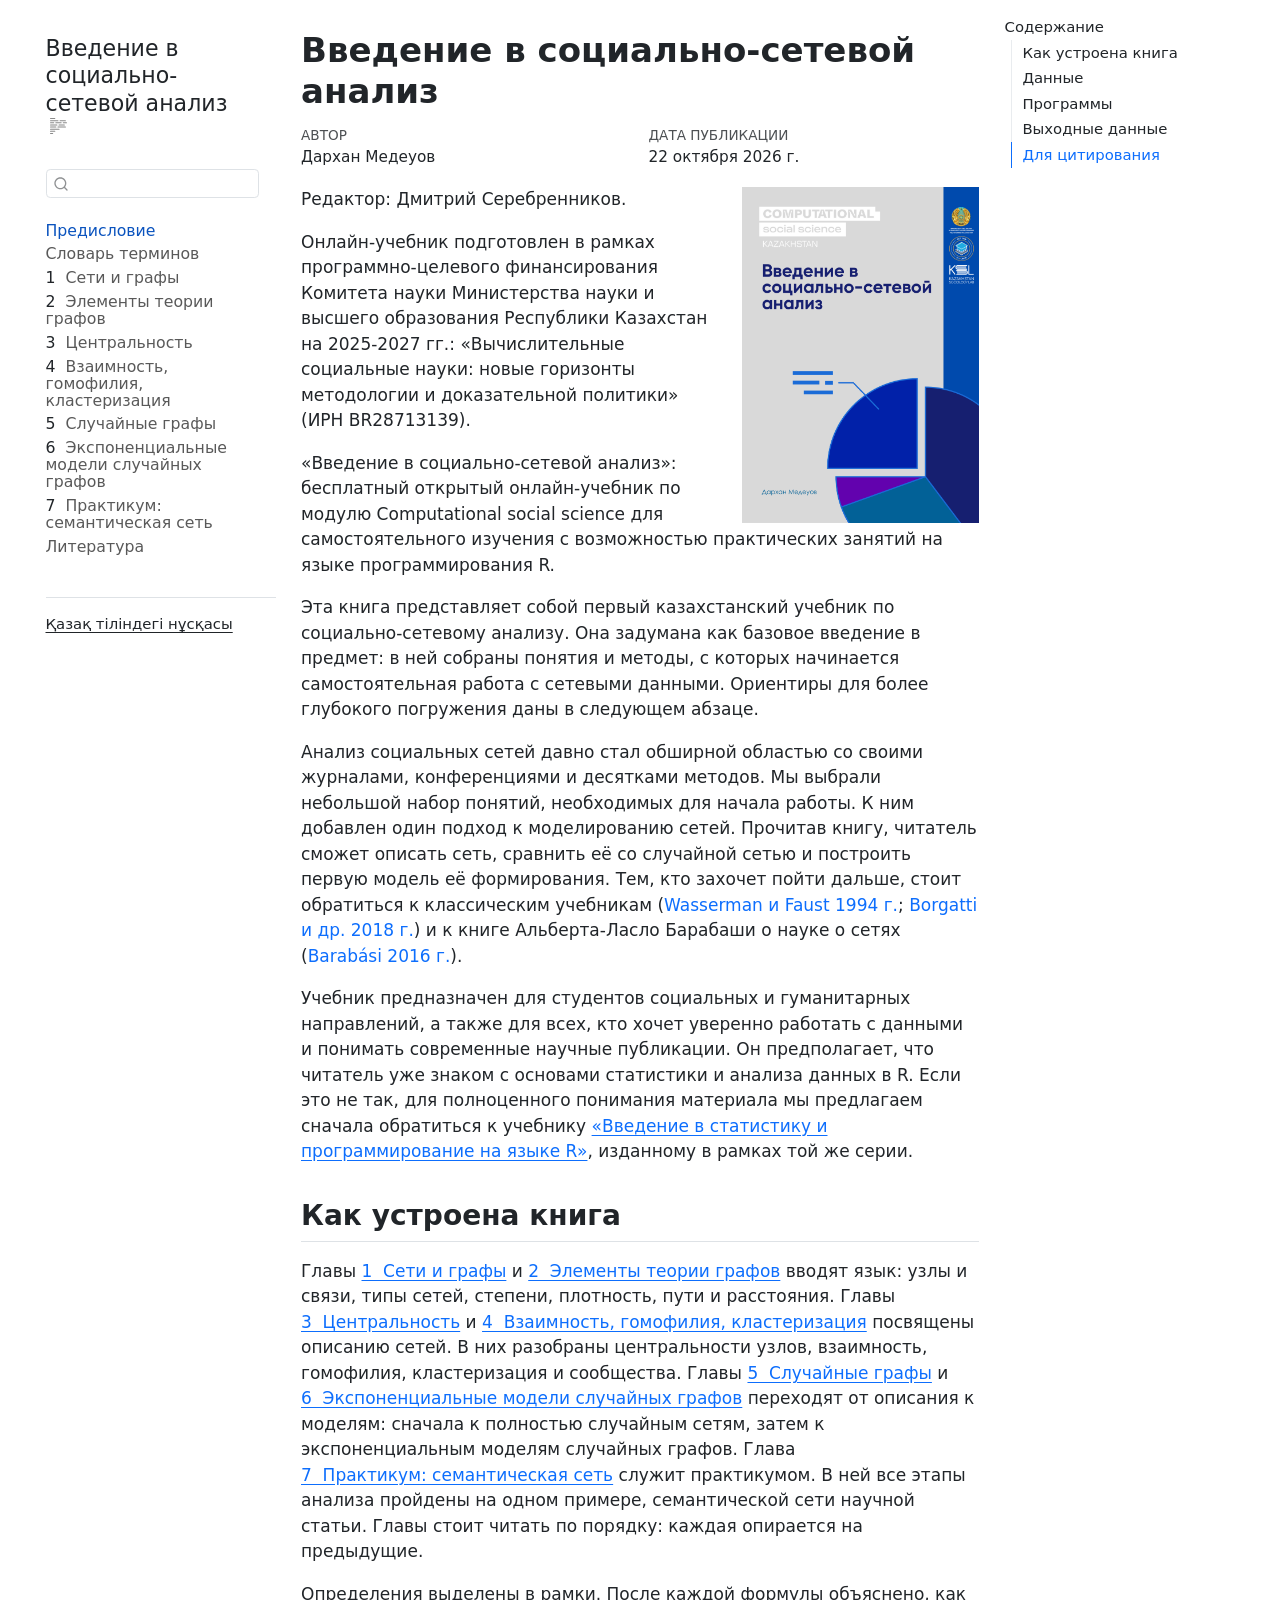
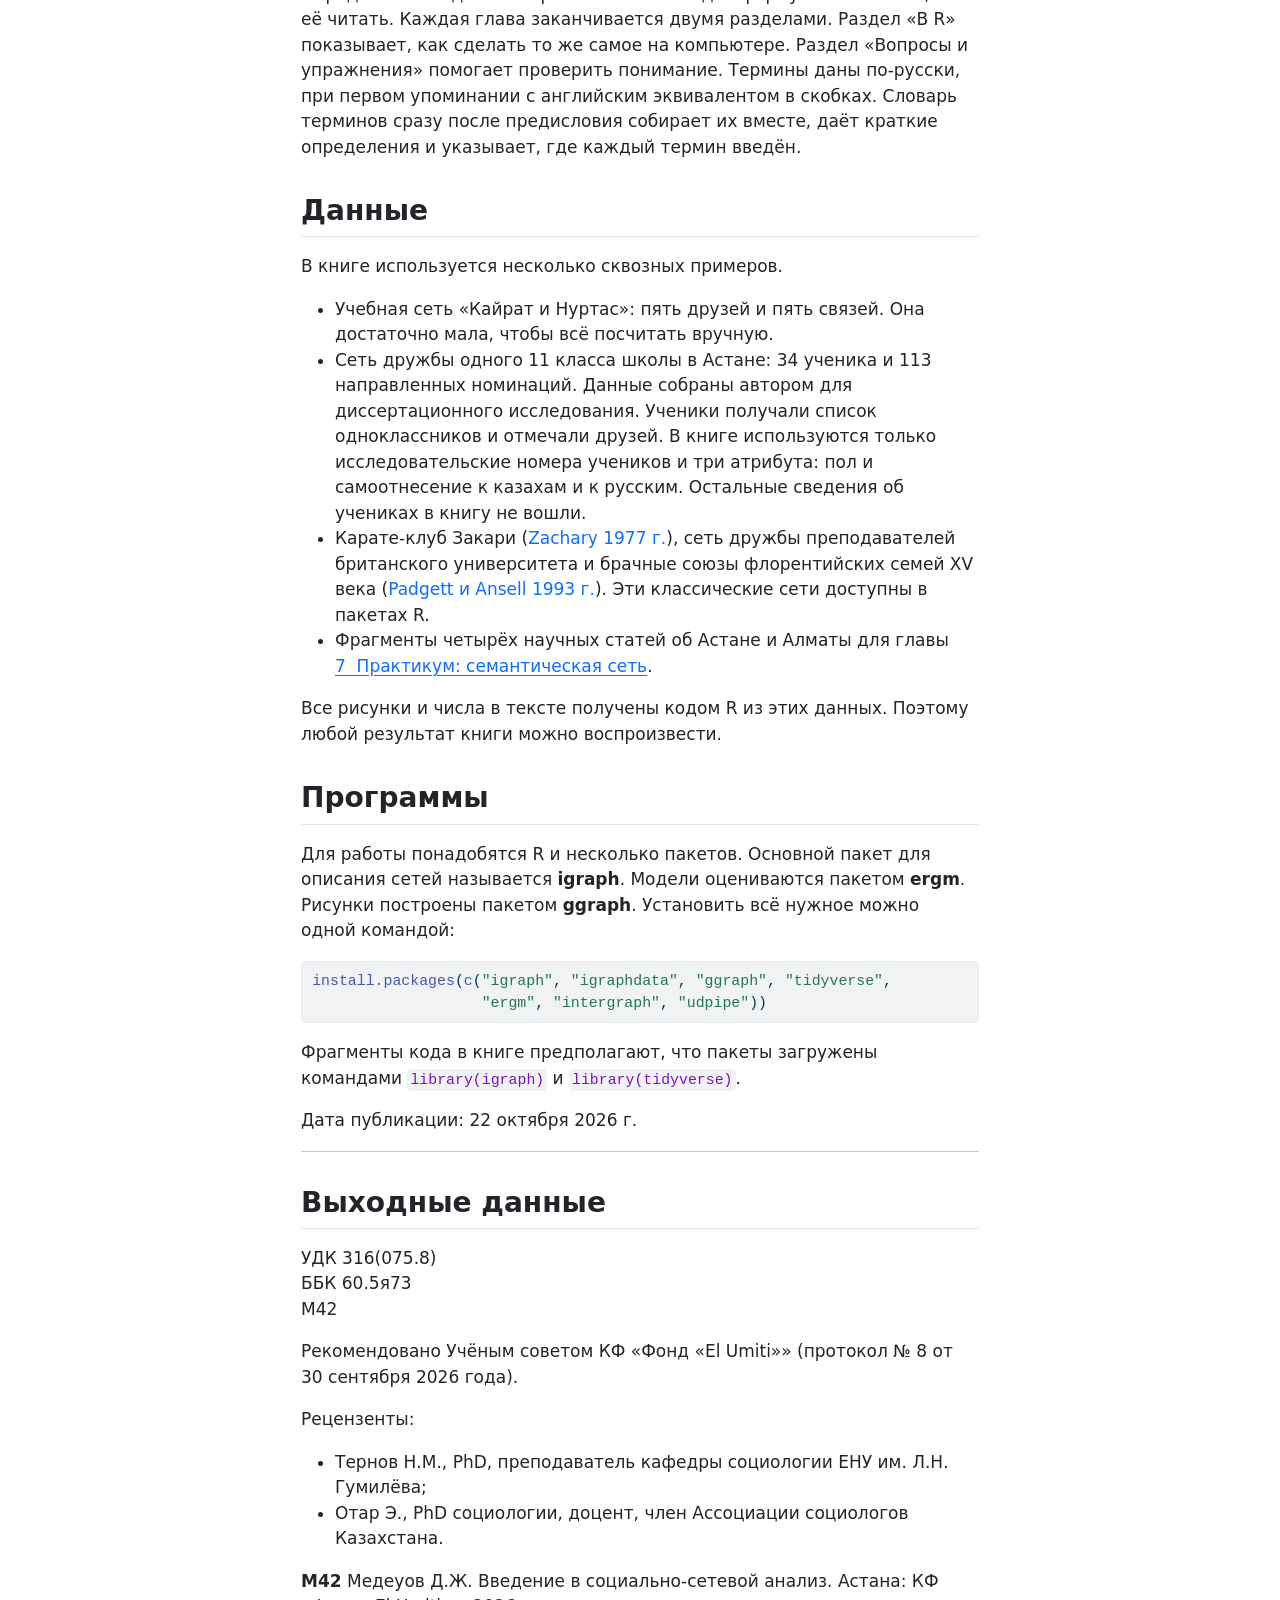
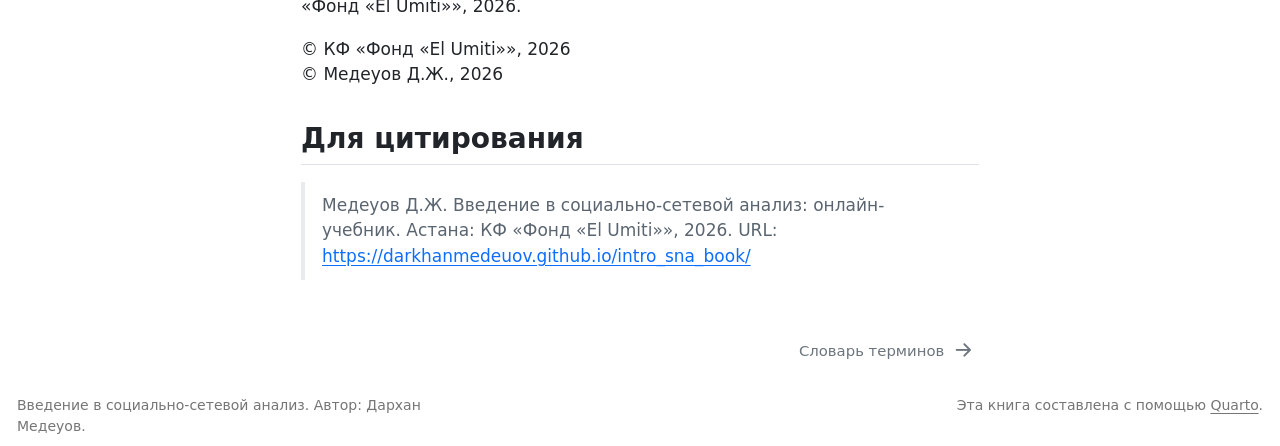
==== index.html @ 484ed039 "Обновление книги: 2026-10-22 13:31" ====
<!DOCTYPE html>
<html xmlns="http://www.w3.org/1999/xhtml" lang="ru" xml:lang="ru"><head>

<meta charset="utf-8">
<meta name="generator" content="quarto-1.10.18">

<meta name="viewport" content="width=device-width, initial-scale=1.0, user-scalable=yes">

<meta name="author" content="Дархан Медеуов">

<title>Введение в социально-сетевой анализ</title>
<style>
/* Default styles provided by pandoc.
** See https://pandoc.org/MANUAL.html#variables-for-html for config info.
*/
span.smallcaps{font-variant: small-caps;}
div.columns{display: flex; gap: 1.5em;}
div.column{flex: auto;}
@media screen {
div.columns{gap: min(4vw, 1.5em);}
div.column{overflow-x: auto;}
}
div.hanging-indent{margin-left: 1.5em; text-indent: -1.5em;}
ul.task-list{list-style: none;}
ul.task-list li input[type="checkbox"] {
  width: 0.8em;
  margin: 0 0.8em 0.2em -1em; /* quarto-specific, see https://github.com/quarto-dev/quarto-cli/issues/4556 */ 
  vertical-align: middle;
}
/* CSS for syntax highlighting */
html { -webkit-text-size-adjust: 100%; }
pre > code.sourceCode { white-space: pre; position: relative; }
pre > code.sourceCode > span { display: inline-block; line-height: 1.25; }
pre > code.sourceCode > span:empty { height: 1.2em; }
.sourceCode { overflow: visible; }
code.sourceCode > span { color: inherit; text-decoration: inherit; }
div.sourceCode { margin: 1em 0; }
pre.sourceCode { margin: 0; }
@media screen {
div.sourceCode { overflow: auto; }
}
@media print {
pre > code.sourceCode { white-space: pre-wrap; }
pre > code.sourceCode > span { text-indent: -5em; padding-left: 5em; }
}
pre.numberSource code
  { counter-reset: source-line 0; }
pre.numberSource code > span
  { position: relative; left: -4em; counter-increment: source-line; }
pre.numberSource code > span > a:first-child::before
  { content: counter(source-line);
    position: relative; left: -1em; text-align: right; vertical-align: baseline;
    border: none; display: inline-block;
    -webkit-touch-callout: none; -webkit-user-select: none;
    -khtml-user-select: none; -moz-user-select: none;
    -ms-user-select: none; user-select: none;
    padding: 0 4px; width: 4em;
  }
pre.numberSource { margin-left: 3em;  padding-left: 4px; }
div.sourceCode
  {   }
@media screen {
pre > code.sourceCode > span > a:first-child::before { text-decoration: underline; }
}
/* CSS for citations */
div.csl-bib-body { }
div.csl-entry {
  clear: both;
}
.hanging-indent div.csl-entry {
  margin-left:2em;
  text-indent:-2em;
}
div.csl-left-margin {
  min-width:2em;
  float:left;
}
div.csl-right-inline {
  margin-left:2em;
  padding-left:1em;
}
div.csl-indent {
  margin-left: 2em;
}</style>


<script src="site_libs/quarto-nav/quarto-nav.js"></script>
<script src="site_libs/quarto-nav/headroom.min.js"></script>
<script src="site_libs/clipboard/clipboard.min.js"></script>
<script src="site_libs/quarto-search/autocomplete.umd.js"></script>
<script src="site_libs/quarto-search/fuse.min.js"></script>
<script src="site_libs/quarto-search/quarto-search.js"></script>
<meta name="quarto:offset" content="./">
<link href="./glossary.html" rel="next">
<script src="site_libs/quarto-html/quarto.js" type="module"></script>
<script src="site_libs/quarto-html/tabsets/tabsets.js" type="module"></script>
<script src="site_libs/quarto-html/popper.min.js"></script>
<script src="site_libs/quarto-html/tippy.umd.min.js"></script>
<script src="site_libs/quarto-html/anchor.min.js"></script>
<link href="site_libs/quarto-html/tippy.css" rel="stylesheet">
<link href="site_libs/quarto-html/quarto-syntax-highlighting-64a204ab8560d761af7679ceaba22944.css" rel="stylesheet" id="quarto-text-highlighting-styles">
<script src="site_libs/bootstrap/bootstrap.min.js"></script>
<link href="site_libs/bootstrap/bootstrap-icons.css" rel="stylesheet">
<link href="site_libs/bootstrap/bootstrap-f2f553a25c8c443dad0d61a5c444ed52.min.css" rel="stylesheet" append-hash="true" id="quarto-bootstrap" data-mode="light">
<script id="quarto-search-options" type="application/json">{
  "location": "sidebar",
  "copy-button": false,
  "collapse-after": 3,
  "panel-placement": "start",
  "type": "textbox",
  "limit": 50,
  "keyboard-shortcut": [
    "f",
    "/",
    "s"
  ],
  "show-item-context": false,
  "language": {
    "search-no-results-text": "Поиск не дал результатов",
    "search-matching-documents-text": "Результаты поиска",
    "search-copy-link-title": "Скопировать ссылку",
    "search-hide-matches-text": "Скрыть дополнительные результаты",
    "search-more-match-text": "дополнительный результат в этом документе",
    "search-more-matches-text": "дополнительных результата(-ов) в этом документе",
    "search-clear-button-title": "Очистить",
    "search-text-placeholder": "",
    "search-detached-cancel-button-title": "Отменить",
    "search-submit-button-title": "Найти",
    "search-label": "Поиск"
  }
}</script>


<link rel="stylesheet" href="styles.css">
</head>

<body class="nav-sidebar floating quarto-light">

<div id="quarto-search-results"></div>
  <header id="quarto-header" class="headroom fixed-top">
  <nav class="quarto-secondary-nav">
    <div class="container-fluid d-flex">
      <button type="button" class="quarto-btn-toggle btn" data-bs-toggle="collapse" role="button" data-bs-target=".quarto-sidebar-collapse-item" aria-controls="quarto-sidebar" aria-expanded="false" aria-label="Переключить боковую панель навигации" onclick="if (window.quartoToggleHeadroom) { window.quartoToggleHeadroom(); }">
        <i class="bi bi-layout-text-sidebar-reverse"></i>
      </button>
        <nav class="quarto-page-breadcrumbs" aria-label="breadcrumb"><ol class="breadcrumb"><li class="breadcrumb-item"><a href="./index.html">Предисловие</a></li></ol></nav>
        <a class="flex-grow-1" role="navigation" data-bs-toggle="collapse" data-bs-target=".quarto-sidebar-collapse-item" aria-controls="quarto-sidebar" aria-expanded="false" aria-label="Переключить боковую панель навигации" onclick="if (window.quartoToggleHeadroom) { window.quartoToggleHeadroom(); }">      
        </a>
      <button type="button" class="btn quarto-search-button" aria-label="Поиск" onclick="window.quartoOpenSearch();">
        <i class="bi bi-search"></i>
      </button>
    </div>
  </nav>
</header>
<!-- content -->
<div id="quarto-content" class="quarto-container page-columns page-rows-contents page-layout-article">
<!-- sidebar -->
  <nav id="quarto-sidebar" class="sidebar collapse collapse-horizontal quarto-sidebar-collapse-item sidebar-navigation floating overflow-auto">
    <div class="pt-lg-2 mt-2 text-left sidebar-header">
    <div class="sidebar-title mb-0 py-0">
      <a href="./">Введение в социально-сетевой анализ</a> 
        <div class="sidebar-tools-main">
  <a href="" class="quarto-reader-toggle quarto-navigation-tool px-1" onclick="window.quartoToggleReader(); return false;" title="Переключить режим чтения">
  <div class="quarto-reader-toggle-btn">
  <i class="bi"></i>
  </div>
</a>
</div>
    </div>
      </div>
        <div class="mt-2 flex-shrink-0 align-items-center">
        <div class="sidebar-search">
        <div id="quarto-search" class="" title="Поиск"></div>
        </div>
        </div>
    <div class="sidebar-menu-container"> 
    <ul class="list-unstyled mt-1">
        <li class="sidebar-item">
  <div class="sidebar-item-container"> 
  <a href="./index.html" class="sidebar-item-text sidebar-link active">
 <span class="menu-text">Предисловие</span></a>
  </div>
</li>
        <li class="sidebar-item">
  <div class="sidebar-item-container"> 
  <a href="./glossary.html" class="sidebar-item-text sidebar-link">
 <span class="menu-text">Словарь терминов</span></a>
  </div>
</li>
        <li class="sidebar-item">
  <div class="sidebar-item-container"> 
  <a href="./01-networks.html" class="sidebar-item-text sidebar-link">
 <span class="menu-text"><span class="chapter-number">1</span>&nbsp; <span class="chapter-title">Сети и графы</span></span></a>
  </div>
</li>
        <li class="sidebar-item">
  <div class="sidebar-item-container"> 
  <a href="./02-graph-theory.html" class="sidebar-item-text sidebar-link">
 <span class="menu-text"><span class="chapter-number">2</span>&nbsp; <span class="chapter-title">Элементы теории графов</span></span></a>
  </div>
</li>
        <li class="sidebar-item">
  <div class="sidebar-item-container"> 
  <a href="./03-centrality.html" class="sidebar-item-text sidebar-link">
 <span class="menu-text"><span class="chapter-number">3</span>&nbsp; <span class="chapter-title">Центральность</span></span></a>
  </div>
</li>
        <li class="sidebar-item">
  <div class="sidebar-item-container"> 
  <a href="./04-ties-and-groups.html" class="sidebar-item-text sidebar-link">
 <span class="menu-text"><span class="chapter-number">4</span>&nbsp; <span class="chapter-title">Взаимность, гомофилия, кластеризация</span></span></a>
  </div>
</li>
        <li class="sidebar-item">
  <div class="sidebar-item-container"> 
  <a href="./05-random-graphs.html" class="sidebar-item-text sidebar-link">
 <span class="menu-text"><span class="chapter-number">5</span>&nbsp; <span class="chapter-title">Случайные графы</span></span></a>
  </div>
</li>
        <li class="sidebar-item">
  <div class="sidebar-item-container"> 
  <a href="./06-ergm.html" class="sidebar-item-text sidebar-link">
 <span class="menu-text"><span class="chapter-number">6</span>&nbsp; <span class="chapter-title">Экспоненциальные модели случайных графов</span></span></a>
  </div>
</li>
        <li class="sidebar-item">
  <div class="sidebar-item-container"> 
  <a href="./07-semantic-networks.html" class="sidebar-item-text sidebar-link">
 <span class="menu-text"><span class="chapter-number">7</span>&nbsp; <span class="chapter-title">Практикум: семантическая сеть</span></span></a>
  </div>
</li>
        <li class="sidebar-item">
  <div class="sidebar-item-container"> 
  <a href="./references.html" class="sidebar-item-text sidebar-link">
 <span class="menu-text">Литература</span></a>
  </div>
</li>
    </ul>
    </div>
<div class="quarto-sidebar-footer"><div class="sidebar-footer-item">
<p><a href="https://darkhanmedeuov.github.io/intro_sna_book/kk/" class="sidebar-lang-link">Қазақ тіліндегі нұсқасы</a></p>
</div></div></nav>
<div id="quarto-sidebar-glass" class="quarto-sidebar-collapse-item" data-bs-toggle="collapse" data-bs-target=".quarto-sidebar-collapse-item"></div>
<!-- margin-sidebar -->
    <div id="quarto-margin-sidebar" class="sidebar margin-sidebar">
        <nav id="TOC" role="doc-toc" class="toc-active">
    <h2 id="toc-title">Содержание</h2>
   
  <ul class="collapse">
  <li><a href="#как-устроена-книга" id="toc-как-устроена-книга" class="nav-link active" data-scroll-target="#как-устроена-книга">Как устроена книга</a></li>
  <li><a href="#данные" id="toc-данные" class="nav-link" data-scroll-target="#данные">Данные</a></li>
  <li><a href="#программы" id="toc-программы" class="nav-link" data-scroll-target="#программы">Программы</a></li>
  <li><a href="#выходные-данные" id="toc-выходные-данные" class="nav-link" data-scroll-target="#выходные-данные">Выходные данные</a></li>
  <li><a href="#для-цитирования" id="toc-для-цитирования" class="nav-link" data-scroll-target="#для-цитирования">Для цитирования</a></li>
  </ul>
</nav>
    </div>
<!-- main -->
<main class="content" id="quarto-document-content">

<header id="title-block-header" class="quarto-title-block default">
<div class="quarto-title">
<h1 class="title">Введение в социально-сетевой анализ</h1>
</div>



<div class="quarto-title-meta">

    <div>
    <div class="quarto-title-meta-heading">Автор</div>
    <div class="quarto-title-meta-contents">
             <p>Дархан Медеуов </p>
          </div>
  </div>
    
    <div>
    <div class="quarto-title-meta-heading">Дата публикации</div>
    <div class="quarto-title-meta-contents">
      <p class="date">22 октября 2026 г.</p>
    </div>
  </div>
  
    
  </div>
  


</header>


<p><img src="images/cover_ru.png" title="Введение в социально-сетевой анализ" class="quarto-cover-image nolightbox img-fluid" alt="Обложка учебника «Введение в социально-сетевой анализ»"></p>
<!-- Первая страница книги: без заголовка, как титульный лист учебника
     по статистике той же серии. Название, автор и дата выводятся из _quarto.yml,
     обложка из _quarto-ru.yml (cover-image). Выходные данные в конце страницы
     перенесены из титульного листа редакции (source/Учебник SNA титулка.docx). -->
<p>Редактор: Дмитрий Серебренников.</p>
<p>Онлайн-учебник подготовлен в рамках программно-целевого финансирования Комитета науки Министерства науки и высшего образования Республики Казахстан на 2025-2027 гг.: «Вычислительные социальные науки: новые горизонты методологии и доказательной политики» (ИРН BR28713139).</p>
<p>«Введение в социально-сетевой анализ»: бесплатный открытый онлайн-учебник по модулю Computational social science для самостоятельного изучения с возможностью практических занятий на языке программирования R.</p>
<p>Эта книга представляет собой первый казахстанский учебник по социально-сетевому анализу. Она задумана как базовое введение в предмет: в ней собраны понятия и методы, с которых начинается самостоятельная работа с сетевыми данными. Ориентиры для более глубокого погружения даны в следующем абзаце.</p>
<p>Анализ социальных сетей давно стал обширной областью со своими журналами, конференциями и десятками методов. Мы выбрали небольшой набор понятий, необходимых для начала работы. К ним добавлен один подход к моделированию сетей. Прочитав книгу, читатель сможет описать сеть, сравнить её со случайной сетью и построить первую модель её формирования. Тем, кто захочет пойти дальше, стоит обратиться к классическим учебникам <span class="citation" data-cites="wasserman1994 borgatti2018">(<a href="references.html#ref-wasserman1994" role="doc-biblioref">Wasserman и Faust 1994 г.</a>; <a href="references.html#ref-borgatti2018" role="doc-biblioref">Borgatti и др. 2018 г.</a>)</span> и к книге Альберта-Ласло Барабаши о науке о сетях <span class="citation" data-cites="barabasi2016">(<a href="references.html#ref-barabasi2016" role="doc-biblioref">Barabási 2016 г.</a>)</span>.</p>
<p>Учебник предназначен для студентов социальных и гуманитарных направлений, а также для всех, кто хочет уверенно работать с данными и понимать современные научные публикации. Он предполагает, что читатель уже знаком с основами статистики и анализа данных в R. Если это не так, для полноценного понимания материала мы предлагаем сначала обратиться к учебнику <a href="https://darkhanmedeuov.github.io/intro_statistics_book/">«Введение в статистику и программирование на языке R»</a>, изданному в рамках той же серии.</p>
<section id="как-устроена-книга" class="level2 unnumbered">
<h2 class="unnumbered anchored" data-anchor-id="как-устроена-книга">Как устроена книга</h2>
<p>Главы <a href="01-networks.html" class="quarto-xref"><span>1&nbsp; Сети и графы</span></a> и <a href="02-graph-theory.html" class="quarto-xref"><span>2&nbsp; Элементы теории графов</span></a> вводят язык: узлы и связи, типы сетей, степени, плотность, пути и расстояния. Главы <a href="03-centrality.html" class="quarto-xref"><span>3&nbsp; Центральность</span></a> и <a href="04-ties-and-groups.html" class="quarto-xref"><span>4&nbsp; Взаимность, гомофилия, кластеризация</span></a> посвящены описанию сетей. В них разобраны центральности узлов, взаимность, гомофилия, кластеризация и сообщества. Главы <a href="05-random-graphs.html" class="quarto-xref"><span>5&nbsp; Случайные графы</span></a> и <a href="06-ergm.html" class="quarto-xref"><span>6&nbsp; Экспоненциальные модели случайных графов</span></a> переходят от описания к моделям: сначала к полностью случайным сетям, затем к экспоненциальным моделям случайных графов. Глава <a href="07-semantic-networks.html" class="quarto-xref"><span>7&nbsp; Практикум: семантическая сеть</span></a> служит практикумом. В ней все этапы анализа пройдены на одном примере, семантической сети научной статьи. Главы стоит читать по порядку: каждая опирается на предыдущие.</p>
<p>Определения выделены в рамки. После каждой формулы объяснено, как её читать. Каждая глава заканчивается двумя разделами. Раздел «В R» показывает, как сделать то же самое на компьютере. Раздел «Вопросы и упражнения» помогает проверить понимание. Термины даны по-русски, при первом упоминании с английским эквивалентом в скобках. Словарь терминов сразу после предисловия собирает их вместе, даёт краткие определения и указывает, где каждый термин введён.</p>
</section>
<section id="данные" class="level2 unnumbered">
<h2 class="unnumbered anchored" data-anchor-id="данные">Данные</h2>
<p>В книге используется несколько сквозных примеров.</p>
<ul>
<li>Учебная сеть «Кайрат и Нуртас»: пять друзей и пять связей. Она достаточно мала, чтобы всё посчитать вручную.</li>
<li>Сеть дружбы одного 11 класса школы в Астане: 34 ученика и 113 направленных номинаций. Данные собраны автором для диссертационного исследования. Ученики получали список одноклассников и отмечали друзей. В книге используются только исследовательские номера учеников и три атрибута: пол и самоотнесение к казахам и к русским. Остальные сведения об учениках в книгу не вошли.</li>
<li>Карате-клуб Закари <span class="citation" data-cites="zachary1977">(<a href="references.html#ref-zachary1977" role="doc-biblioref">Zachary 1977 г.</a>)</span>, сеть дружбы преподавателей британского университета и брачные союзы флорентийских семей XV века <span class="citation" data-cites="padgett1993">(<a href="references.html#ref-padgett1993" role="doc-biblioref">Padgett и Ansell 1993 г.</a>)</span>. Эти классические сети доступны в пакетах R.</li>
<li>Фрагменты четырёх научных статей об Астане и Алматы для главы <a href="07-semantic-networks.html" class="quarto-xref"><span>7&nbsp; Практикум: семантическая сеть</span></a>.</li>
</ul>
<p>Все рисунки и числа в тексте получены кодом R из этих данных. Поэтому любой результат книги можно воспроизвести.</p>
</section>
<section id="программы" class="level2 unnumbered">
<h2 class="unnumbered anchored" data-anchor-id="программы">Программы</h2>
<p>Для работы понадобятся R и несколько пакетов. Основной пакет для описания сетей называется <strong>igraph</strong>. Модели оцениваются пакетом <strong>ergm</strong>. Рисунки построены пакетом <strong>ggraph</strong>. Установить всё нужное можно одной командой:</p>
<div class="cell" data-layout-align="center">
<div class="code-copy-outer-scaffold"><div class="sourceCode cell-code" id="cb1"><pre class="sourceCode r code-with-copy"><code class="sourceCode r"><span id="cb1-1"><a href="#cb1-1" aria-hidden="true" tabindex="-1"></a><span class="fu">install.packages</span>(<span class="fu">c</span>(<span class="st">"igraph"</span>, <span class="st">"igraphdata"</span>, <span class="st">"ggraph"</span>, <span class="st">"tidyverse"</span>,</span>
<span id="cb1-2"><a href="#cb1-2" aria-hidden="true" tabindex="-1"></a>                   <span class="st">"ergm"</span>, <span class="st">"intergraph"</span>, <span class="st">"udpipe"</span>))</span></code></pre></div><button title="Скопировать текст" class="code-copy-button"><i class="bi"></i></button></div>
</div>
<p>Фрагменты кода в книге предполагают, что пакеты загружены командами <code>library(igraph)</code> и <code>library(tidyverse)</code>.</p>
<p>Дата публикации: 22 октября 2026 г.</p>
<hr>
</section>
<section id="выходные-данные" class="level2 unnumbered">
<h2 class="unnumbered anchored" data-anchor-id="выходные-данные">Выходные данные</h2>
<!-- Перенесено из титульного листа редакции (source/Учебник SNA титулка.docx).
     Тире из библиографической записи и аннотации убраны (правило 1 CLAUDE.md).
     TODO: ISBN ещё не присвоен, в титульном листе поле пустое. Когда присвоят,
     добавить строку «ISBN ...» после записи М42 и, как в учебнике по статистике,
     штрих-код (images/isbn_barcode_ru.png, ширина 240). -->
<p>УДК 316(075.8)<br>
ББК 60.5я73<br>
М42</p>
<p>Рекомендовано Учёным советом КФ «Фонд «El Umiti»» (протокол № 8 от 30 сентября 2026 года).</p>
<p>Рецензенты:</p>
<ul>
<li>Тернов Н.М., PhD, преподаватель кафедры социологии ЕНУ им. Л.Н. Гумилёва;</li>
<li>Отар Э., PhD социологии, доцент, член Ассоциации социологов Казахстана.</li>
</ul>
<p><strong>М42</strong> Медеуов Д.Ж. Введение в социально-сетевой анализ. Астана: КФ «Фонд «El Umiti»», 2026.</p>
<p>© КФ «Фонд «El Umiti»», 2026<br>
© Медеуов Д.Ж., 2026</p>
</section>
<section id="для-цитирования" class="level2 unnumbered">
<h2 class="unnumbered anchored" data-anchor-id="для-цитирования">Для цитирования</h2>
<blockquote class="blockquote">
<p>Медеуов Д.Ж. Введение в социально-сетевой анализ: онлайн-учебник. Астана: КФ «Фонд «El Umiti»», 2026. URL: <a href="https://darkhanmedeuov.github.io/intro_sna_book/" class="uri">https://darkhanmedeuov.github.io/intro_sna_book/</a></p>
</blockquote>


<div id="refs" class="references csl-bib-body hanging-indent" role="list" style="display: none">
<div id="ref-barabasi2016" class="csl-entry" role="listitem">
Barabási, Albert-László. 2016 г. <em>Network Science</em>. Cambridge University Press.
</div>
<div id="ref-borgatti2018" class="csl-entry" role="listitem">
Borgatti, Stephen P., Martin G. Everett и Jeffrey C. Johnson. 2018 г. <em>Analyzing Social Networks</em>. 2-я изд. SAGE.
</div>
<div id="ref-padgett1993" class="csl-entry" role="listitem">
Padgett, John F. и Christopher K. Ansell. 1993 г. <span>«Robust Action and the Rise of the <span>Medici</span>, 1400-1434»</span>. <em>American Journal of Sociology</em> 98 (6): 1259‑1319.
</div>
<div id="ref-wasserman1994" class="csl-entry" role="listitem">
Wasserman, Stanley и Katherine Faust. 1994 г. <em>Social Network Analysis: Methods and Applications</em>. Cambridge University Press.
</div>
<div id="ref-zachary1977" class="csl-entry" role="listitem">
Zachary, Wayne W. 1977 г. <span>«An Information Flow Model for Conflict and Fission in Small Groups»</span>. <em>Journal of Anthropological Research</em> 33 (4): 452‑473.
</div>
</div>
</section>

</main> <!-- /main -->
<script id="quarto-html-after-body" type="application/javascript">
  window.document.addEventListener("DOMContentLoaded", function (event) {
    const icon = "";
    const anchorJS = new window.AnchorJS();
    anchorJS.options = {
      placement: 'right',
      icon: icon
    };
    anchorJS.add('.anchored');
    const isCodeAnnotation = (el) => {
      for (const clz of el.classList) {
        if (clz.startsWith('code-annotation-')) {                     
          return true;
        }
      }
      return false;
    }
    const onCopySuccess = function(e) {
      // button target
      const button = e.trigger;
      // don't keep focus
      button.blur();
      // flash "checked"
      button.classList.add('code-copy-button-checked');
      var currentTitle = button.getAttribute("title");
      button.setAttribute("title", "Скопировано");
      let tooltip;
      if (window.bootstrap) {
        button.setAttribute("data-bs-toggle", "tooltip");
        button.setAttribute("data-bs-placement", "left");
        button.setAttribute("data-bs-title", "Скопировано");
        tooltip = new bootstrap.Tooltip(button, 
          { trigger: "manual", 
            customClass: "code-copy-button-tooltip",
            offset: [0, -8]});
        tooltip.show();    
      }
      setTimeout(function() {
        if (tooltip) {
          tooltip.hide();
          button.removeAttribute("data-bs-title");
          button.removeAttribute("data-bs-toggle");
          button.removeAttribute("data-bs-placement");
        }
        button.setAttribute("title", currentTitle);
        button.classList.remove('code-copy-button-checked');
      }, 1000);
      // clear code selection
      e.clearSelection();
    }
    const getTextToCopy = function(trigger) {
      const outerScaffold = trigger.parentElement.cloneNode(true);
      const codeEl = outerScaffold.querySelector('code');
      for (const childEl of codeEl.children) {
        if (isCodeAnnotation(childEl)) {
          childEl.remove();
        }
      }
      return codeEl.innerText;
    }
    const clipboard = new window.ClipboardJS('.code-copy-button:not([data-in-quarto-modal])', {
      text: getTextToCopy
    });
    clipboard.on('success', onCopySuccess);
    if (window.document.getElementById('quarto-embedded-source-code-modal')) {
      const clipboardModal = new window.ClipboardJS('.code-copy-button[data-in-quarto-modal]', {
        text: getTextToCopy,
        container: window.document.getElementById('quarto-embedded-source-code-modal')
      });
      clipboardModal.on('success', onCopySuccess);
    }
      var localhostRegex = new RegExp(/^(?:http|https):\/\/localhost\:?[0-9]*\//);
      var mailtoRegex = new RegExp(/^mailto:/);
        var filterRegex = new RegExp('/' + window.location.host + '/');
      var isInternal = (href) => {
          return filterRegex.test(href) || localhostRegex.test(href) || mailtoRegex.test(href);
      }
      // Inspect non-navigation links and adorn them if external
     var links = window.document.querySelectorAll('a[href]:not(.nav-link):not(.navbar-brand):not(.toc-action):not(.sidebar-link):not(.sidebar-item-toggle):not(.pagination-link):not(.no-external):not([aria-hidden]):not(.dropdown-item):not(.quarto-navigation-tool):not(.about-link)');
      for (var i=0; i<links.length; i++) {
        const link = links[i];
        if (!isInternal(link.href)) {
          // undo the damage that might have been done by quarto-nav.js in the case of
          // links that we want to consider external
          if (link.dataset.originalHref !== undefined) {
            link.href = link.dataset.originalHref;
          }
        }
      }
    function tippyHover(el, contentFn, onTriggerFn, onUntriggerFn) {
      const config = {
        allowHTML: true,
        maxWidth: 500,
        delay: 100,
        arrow: false,
        appendTo: function(el) {
            return el.parentElement;
        },
        interactive: true,
        interactiveBorder: 10,
        theme: 'quarto',
        placement: 'bottom-start',
      };
      if (contentFn) {
        config.content = contentFn;
      }
      if (onTriggerFn) {
        config.onTrigger = onTriggerFn;
      }
      if (onUntriggerFn) {
        config.onUntrigger = onUntriggerFn;
      }
      window.tippy(el, config); 
    }
    const noterefs = window.document.querySelectorAll('a[role="doc-noteref"]');
    for (var i=0; i<noterefs.length; i++) {
      const ref = noterefs[i];
      tippyHover(ref, function() {
        // use id or data attribute instead here
        let href = ref.getAttribute('data-footnote-href') || ref.getAttribute('href');
        try { href = new URL(href).hash; } catch {}
        const id = href.replace(/^#\/?/, "");
        const note = window.document.getElementById(id);
        if (note) {
          return note.innerHTML;
        } else {
          return "";
        }
      });
    }
    const xrefs = window.document.querySelectorAll('a.quarto-xref');
    const processXRef = (id, note) => {
      // Strip column container classes
      const stripColumnClz = (el) => {
        el.classList.remove("page-full", "page-columns");
        if (el.children) {
          for (const child of el.children) {
            stripColumnClz(child);
          }
        }
      }
      stripColumnClz(note)
      if (id === null || id.startsWith('sec-')) {
        // Special case sections, only their first couple elements
        const container = document.createElement("div");
        if (note.children && note.children.length > 2) {
          container.appendChild(note.children[0].cloneNode(true));
          for (let i = 1; i < note.children.length; i++) {
            const child = note.children[i];
            if (child.tagName === "P" && child.innerText === "") {
              continue;
            } else {
              container.appendChild(child.cloneNode(true));
              break;
            }
          }
          if (window.Quarto?.typesetMath) {
            window.Quarto.typesetMath(container);
          }
          return container.innerHTML
        } else {
          if (window.Quarto?.typesetMath) {
            window.Quarto.typesetMath(note);
          }
          return note.innerHTML;
        }
      } else {
        // Remove any anchor links if they are present
        const anchorLink = note.querySelector('a.anchorjs-link');
        if (anchorLink) {
          anchorLink.remove();
        }
        if (window.Quarto?.typesetMath) {
          window.Quarto.typesetMath(note);
        }
        if (note.classList.contains("callout")) {
          return note.outerHTML;
        } else {
          return note.innerHTML;
        }
      }
    }
    for (var i=0; i<xrefs.length; i++) {
      const xref = xrefs[i];
      tippyHover(xref, undefined, function(instance) {
        instance.disable();
        let url = xref.getAttribute('href');
        let hash = undefined; 
        if (url.startsWith('#')) {
          hash = url;
        } else {
          try { hash = new URL(url).hash; } catch {}
        }
        if (hash) {
          const id = hash.replace(/^#\/?/, "");
          const note = window.document.getElementById(id);
          if (note !== null) {
            try {
              const html = processXRef(id, note.cloneNode(true));
              instance.setContent(html);
            } finally {
              instance.enable();
              instance.show();
            }
          } else {
            // See if we can fetch this
            fetch(url.split('#')[0])
            .then(res => res.text())
            .then(html => {
              const parser = new DOMParser();
              const htmlDoc = parser.parseFromString(html, "text/html");
              const note = htmlDoc.getElementById(id);
              if (note !== null) {
                const html = processXRef(id, note);
                instance.setContent(html);
              } 
            }).finally(() => {
              instance.enable();
              instance.show();
            });
          }
        } else {
          // See if we can fetch a full url (with no hash to target)
          // This is a special case and we should probably do some content thinning / targeting
          fetch(url)
          .then(res => res.text())
          .then(html => {
            const parser = new DOMParser();
            const htmlDoc = parser.parseFromString(html, "text/html");
            const note = htmlDoc.querySelector('main.content');
            if (note !== null) {
              // This should only happen for chapter cross references
              // (since there is no id in the URL)
              // remove the first header
              if (note.children.length > 0 && note.children[0].tagName === "HEADER") {
                note.children[0].remove();
              }
              const html = processXRef(null, note);
              instance.setContent(html);
            } 
          }).finally(() => {
            instance.enable();
            instance.show();
          });
        }
      }, function(instance) {
      });
    }
        let selectedAnnoteEl;
        const selectorForAnnotation = ( cell, annotation) => {
          let cellAttr = 'data-code-cell="' + cell + '"';
          let lineAttr = 'data-code-annotation="' +  annotation + '"';
          const selector = 'span[' + cellAttr + '][' + lineAttr + ']';
          return selector;
        }
        const selectCodeLines = (annoteEl) => {
          const doc = window.document;
          const targetCell = annoteEl.getAttribute("data-target-cell");
          const targetAnnotation = annoteEl.getAttribute("data-target-annotation");
          const annoteSpan = window.document.querySelector(selectorForAnnotation(targetCell, targetAnnotation));
          const lines = annoteSpan.getAttribute("data-code-lines").split(",");
          const lineIds = lines.map((line) => {
            return targetCell + "-" + line;
          })
          let top = null;
          let height = null;
          let parent = null;
          if (lineIds.length > 0) {
              //compute the position of the single el (top and bottom and make a div)
              const el = window.document.getElementById(lineIds[0]);
              top = el.offsetTop;
              height = el.offsetHeight;
              parent = el.parentElement.parentElement;
            if (lineIds.length > 1) {
              const lastEl = window.document.getElementById(lineIds[lineIds.length - 1]);
              const bottom = lastEl.offsetTop + lastEl.offsetHeight;
              height = bottom - top;
            }
            if (top !== null && height !== null && parent !== null) {
              // cook up a div (if necessary) and position it 
              let div = window.document.getElementById("code-annotation-line-highlight");
              if (div === null) {
                div = window.document.createElement("div");
                div.setAttribute("id", "code-annotation-line-highlight");
                div.style.position = 'absolute';
                parent.appendChild(div);
              }
              div.style.top = top - 2 + "px";
              div.style.height = height + 4 + "px";
              div.style.left = 0;
              let gutterDiv = window.document.getElementById("code-annotation-line-highlight-gutter");
              if (gutterDiv === null) {
                gutterDiv = window.document.createElement("div");
                gutterDiv.setAttribute("id", "code-annotation-line-highlight-gutter");
                gutterDiv.style.position = 'absolute';
                const codeCell = window.document.getElementById(targetCell);
                const gutter = codeCell.querySelector('.code-annotation-gutter');
                gutter.appendChild(gutterDiv);
              }
              gutterDiv.style.top = top - 2 + "px";
              gutterDiv.style.height = height + 4 + "px";
            }
            selectedAnnoteEl = annoteEl;
          }
        };
        const unselectCodeLines = () => {
          const elementsIds = ["code-annotation-line-highlight", "code-annotation-line-highlight-gutter"];
          elementsIds.forEach((elId) => {
            const div = window.document.getElementById(elId);
            if (div) {
              div.remove();
            }
          });
          selectedAnnoteEl = undefined;
        };
          // Handle positioning of the toggle
      window.addEventListener(
        "resize",
        throttle(() => {
          elRect = undefined;
          if (selectedAnnoteEl) {
            selectCodeLines(selectedAnnoteEl);
          }
        }, 10)
      );
      function throttle(fn, ms) {
      let throttle = false;
      let timer;
        return (...args) => {
          if(!throttle) { // first call gets through
              fn.apply(this, args);
              throttle = true;
          } else { // all the others get throttled
              if(timer) clearTimeout(timer); // cancel #2
              timer = setTimeout(() => {
                fn.apply(this, args);
                timer = throttle = false;
              }, ms);
          }
        };
      }
        // Attach click handler to the DT
        const annoteDls = window.document.querySelectorAll('dt[data-target-cell]');
        for (const annoteDlNode of annoteDls) {
          annoteDlNode.addEventListener('click', (event) => {
            const clickedEl = event.target;
            if (clickedEl !== selectedAnnoteEl) {
              unselectCodeLines();
              const activeEl = window.document.querySelector('dt[data-target-cell].code-annotation-active');
              if (activeEl) {
                activeEl.classList.remove('code-annotation-active');
              }
              selectCodeLines(clickedEl);
              clickedEl.classList.add('code-annotation-active');
            } else {
              // Unselect the line
              unselectCodeLines();
              clickedEl.classList.remove('code-annotation-active');
            }
          });
        }
    const findCites = (el) => {
      const parentEl = el.parentElement;
      if (parentEl) {
        const cites = parentEl.dataset.cites;
        if (cites) {
          return {
            el,
            cites: cites.split(' ')
          };
        } else {
          return findCites(el.parentElement)
        }
      } else {
        return undefined;
      }
    };
    var bibliorefs = window.document.querySelectorAll('a[role="doc-biblioref"]');
    for (var i=0; i<bibliorefs.length; i++) {
      const ref = bibliorefs[i];
      const citeInfo = findCites(ref);
      if (citeInfo) {
        tippyHover(citeInfo.el, function() {
          var popup = window.document.createElement('div');
          citeInfo.cites.forEach(function(cite) {
            var citeDiv = window.document.createElement('div');
            citeDiv.classList.add('hanging-indent');
            citeDiv.classList.add('csl-entry');
            var biblioDiv = window.document.getElementById('ref-' + cite);
            if (biblioDiv) {
              citeDiv.innerHTML = biblioDiv.innerHTML;
            }
            popup.appendChild(citeDiv);
          });
          return popup.innerHTML;
        });
      }
    }
  });
  </script>
<nav class="page-navigation">
  <div class="nav-page nav-page-previous">
  </div>
  <div class="nav-page nav-page-next">
      <a href="./glossary.html" class="pagination-link" aria-label="Словарь терминов">
        <span class="nav-page-text">Словарь терминов</span> <i class="bi bi-arrow-right-short"></i>
      </a>
  </div>
</nav>
</div> <!-- /content -->
<footer class="footer">
  <div class="nav-footer">
    <div class="nav-footer-left">
<p>Введение в социально-сетевой анализ. Автор: Дархан Медеуов.</p>
</div>   
    <div class="nav-footer-center">
      &nbsp;
    </div>
    <div class="nav-footer-right">
<p>Эта книга составлена с помощью <a href="https://quarto.org/">Quarto</a>.</p>
</div>
  </div>
</footer>




</body></html>
---- site_libs/quarto-html/tippy.css ----
.tippy-box[data-animation=fade][data-state=hidden]{opacity:0}[data-tippy-root]{max-width:calc(100vw - 10px)}.tippy-box{position:relative;background-color:#333;color:#fff;border-radius:4px;font-size:14px;line-height:1.4;white-space:normal;outline:0;transition-property:transform,visibility,opacity}.tippy-box[data-placement^=top]>.tippy-arrow{bottom:0}.tippy-box[data-placement^=top]>.tippy-arrow:before{bottom:-7px;left:0;border-width:8px 8px 0;border-top-color:initial;transform-origin:center top}.tippy-box[data-placement^=bottom]>.tippy-arrow{top:0}.tippy-box[data-placement^=bottom]>.tippy-arrow:before{top:-7px;left:0;border-width:0 8px 8px;border-bottom-color:initial;transform-origin:center bottom}.tippy-box[data-placement^=left]>.tippy-arrow{right:0}.tippy-box[data-placement^=left]>.tippy-arrow:before{border-width:8px 0 8px 8px;border-left-color:initial;right:-7px;transform-origin:center left}.tippy-box[data-placement^=right]>.tippy-arrow{left:0}.tippy-box[data-placement^=right]>.tippy-arrow:before{left:-7px;border-width:8px 8px 8px 0;border-right-color:initial;transform-origin:center right}.tippy-box[data-inertia][data-state=visible]{transition-timing-function:cubic-bezier(.54,1.5,.38,1.11)}.tippy-arrow{width:16px;height:16px;color:#333}.tippy-arrow:before{content:"";position:absolute;border-color:transparent;border-style:solid}.tippy-content{position:relative;padding:5px 9px;z-index:1}
---- site_libs/quarto-html/quarto-syntax-highlighting-64a204ab8560d761af7679ceaba22944.css ----
/* quarto syntax highlight colors */
:root {
  --quarto-hl-ot-color: #003B4F;
  --quarto-hl-at-color: #657422;
  --quarto-hl-ss-color: #20794D;
  --quarto-hl-an-color: #5E5E5E;
  --quarto-hl-fu-color: #4758AB;
  --quarto-hl-st-color: #20794D;
  --quarto-hl-cf-color: #003B4F;
  --quarto-hl-op-color: #5E5E5E;
  --quarto-hl-er-color: #AD0000;
  --quarto-hl-bn-color: #AD0000;
  --quarto-hl-al-color: #AD0000;
  --quarto-hl-va-color: #111111;
  --quarto-hl-bu-color: inherit;
  --quarto-hl-ex-color: inherit;
  --quarto-hl-pp-color: #AD0000;
  --quarto-hl-in-color: #5E5E5E;
  --quarto-hl-vs-color: #20794D;
  --quarto-hl-wa-color: #5E5E5E;
  --quarto-hl-do-color: #5E5E5E;
  --quarto-hl-im-color: #00769E;
  --quarto-hl-ch-color: #20794D;
  --quarto-hl-dt-color: #AD0000;
  --quarto-hl-fl-color: #AD0000;
  --quarto-hl-co-color: #5E5E5E;
  --quarto-hl-cv-color: #5E5E5E;
  --quarto-hl-cn-color: #8f5902;
  --quarto-hl-sc-color: #5E5E5E;
  --quarto-hl-dv-color: #AD0000;
  --quarto-hl-kw-color: #003B4F;
}

/* other quarto variables */
:root {
  --quarto-font-monospace: SFMono-Regular, Menlo, Monaco, Consolas, "Liberation Mono", "Courier New", monospace;
}

/* syntax highlight based on Pandoc's rules */
pre > code.sourceCode > span {
  color: #003B4F;
}

code.sourceCode > span {
  color: #003B4F;
}

div.sourceCode,
div.sourceCode pre.sourceCode {
  color: #003B4F;
}

/* Normal */
code span {
  color: #003B4F;
}

/* Alert */
code span.al {
  color: #AD0000;
  font-style: inherit;
}

/* Annotation */
code span.an {
  color: #5E5E5E;
  font-style: inherit;
}

/* Attribute */
code span.at {
  color: #657422;
  font-style: inherit;
}

/* BaseN */
code span.bn {
  color: #AD0000;
  font-style: inherit;
}

/* BuiltIn */
code span.bu {
  font-style: inherit;
}

/* ControlFlow */
code span.cf {
  color: #003B4F;
  font-weight: bold;
  font-style: inherit;
}

/* Char */
code span.ch {
  color: #20794D;
  font-style: inherit;
}

/* Constant */
code span.cn {
  color: #8f5902;
  font-style: inherit;
}

/* Comment */
code span.co {
  color: #5E5E5E;
  font-style: inherit;
}

/* CommentVar */
code span.cv {
  color: #5E5E5E;
  font-style: italic;
}

/* Documentation */
code span.do {
  color: #5E5E5E;
  font-style: italic;
}

/* DataType */
code span.dt {
  color: #AD0000;
  font-style: inherit;
}

/* DecVal */
code span.dv {
  color: #AD0000;
  font-style: inherit;
}

/* Error */
code span.er {
  color: #AD0000;
  font-style: inherit;
}

/* Extension */
code span.ex {
  font-style: inherit;
}

/* Float */
code span.fl {
  color: #AD0000;
  font-style: inherit;
}

/* Function */
code span.fu {
  color: #4758AB;
  font-style: inherit;
}

/* Import */
code span.im {
  color: #00769E;
  font-style: inherit;
}

/* Information */
code span.in {
  color: #5E5E5E;
  font-style: inherit;
}

/* Keyword */
code span.kw {
  color: #003B4F;
  font-weight: bold;
  font-style: inherit;
}

/* Operator */
code span.op {
  color: #5E5E5E;
  font-style: inherit;
}

/* Other */
code span.ot {
  color: #003B4F;
  font-style: inherit;
}

/* Preprocessor */
code span.pp {
  color: #AD0000;
  font-style: inherit;
}

/* SpecialChar */
code span.sc {
  color: #5E5E5E;
  font-style: inherit;
}

/* SpecialString */
code span.ss {
  color: #20794D;
  font-style: inherit;
}

/* String */
code span.st {
  color: #20794D;
  font-style: inherit;
}

/* Variable */
code span.va {
  color: #111111;
  font-style: inherit;
}

/* VerbatimString */
code span.vs {
  color: #20794D;
  font-style: inherit;
}

/* Warning */
code span.wa {
  color: #5E5E5E;
  font-style: italic;
}

.prevent-inlining {
  content: "</";
}

/*# sourceMappingURL=9d8d5bb603a83b8298b89080a598c93b.css.map */
---- styles.css ----
/* Переключатель языка внизу левого меню: отделён чертой от оглавления. */
.quarto-sidebar-footer {
  margin-top: 1.5rem;
  padding-top: 0.75rem;
  border-top: 1px solid #dee2e6;
}
.sidebar-lang-link {
  font-weight: 500;
}

/* Словарь терминов. Ширины колонок задаются явно (иначе длинные названия
   разделов в последней колонке сжимают определения). На узком экране таблица
   сохраняет те же пропорции и прокручивается внутри своего блока, страница
   при этом остаётся на месте. */
.glossary {
  overflow-x: auto;
}
.glossary table {
  table-layout: fixed;
  width: 100%;
  min-width: 740px;
}
.glossary td {
  hyphens: auto;
  overflow-wrap: break-word;
}
/* Quarto запрещает перенос внутри ссылок на разделы (white-space: nowrap),
   из-за чего длинные названия разделов вылезают из последней колонки. */
.glossary a.quarto-xref {
  white-space: normal;
}
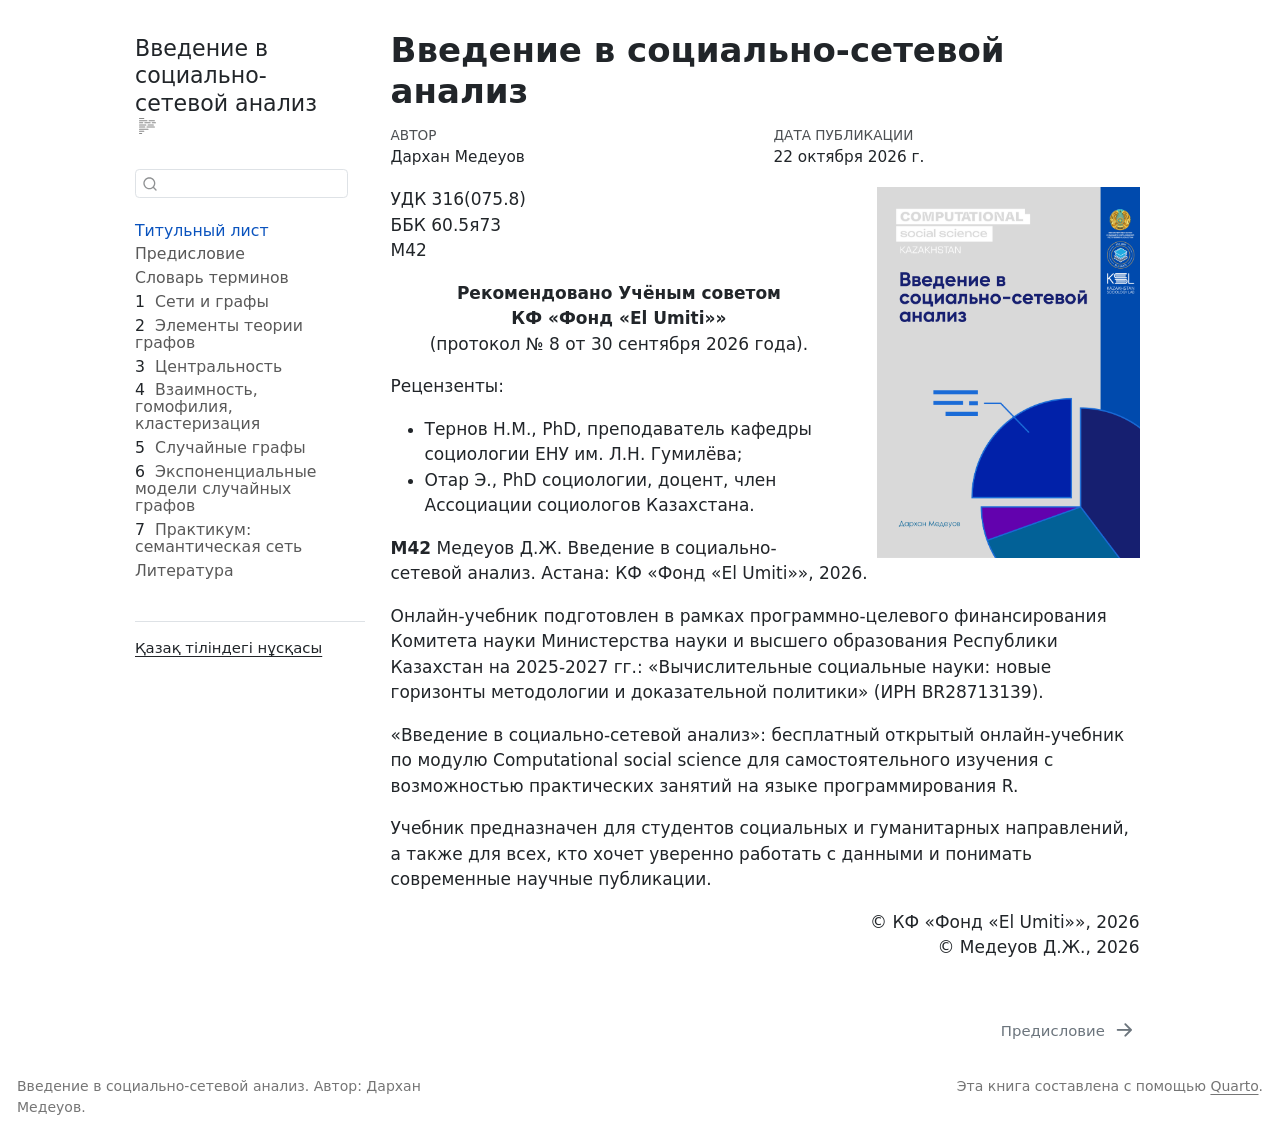
==== commit f7b90ded: "Обновление книги: 2026-10-22 14:22" ====
--- a/index.html
+++ b/index.html
@@ -27,61 +27,7 @@
   margin: 0 0.8em 0.2em -1em; /* quarto-specific, see https://github.com/quarto-dev/quarto-cli/issues/4556 */ 
   vertical-align: middle;
 }
-/* CSS for syntax highlighting */
-html { -webkit-text-size-adjust: 100%; }
-pre > code.sourceCode { white-space: pre; position: relative; }
-pre > code.sourceCode > span { display: inline-block; line-height: 1.25; }
-pre > code.sourceCode > span:empty { height: 1.2em; }
-.sourceCode { overflow: visible; }
-code.sourceCode > span { color: inherit; text-decoration: inherit; }
-div.sourceCode { margin: 1em 0; }
-pre.sourceCode { margin: 0; }
-@media screen {
-div.sourceCode { overflow: auto; }
-}
-@media print {
-pre > code.sourceCode { white-space: pre-wrap; }
-pre > code.sourceCode > span { text-indent: -5em; padding-left: 5em; }
-}
-pre.numberSource code
-  { counter-reset: source-line 0; }
-pre.numberSource code > span
-  { position: relative; left: -4em; counter-increment: source-line; }
-pre.numberSource code > span > a:first-child::before
-  { content: counter(source-line);
-    position: relative; left: -1em; text-align: right; vertical-align: baseline;
-    border: none; display: inline-block;
-    -webkit-touch-callout: none; -webkit-user-select: none;
-    -khtml-user-select: none; -moz-user-select: none;
-    -ms-user-select: none; user-select: none;
-    padding: 0 4px; width: 4em;
-  }
-pre.numberSource { margin-left: 3em;  padding-left: 4px; }
-div.sourceCode
-  {   }
-@media screen {
-pre > code.sourceCode > span > a:first-child::before { text-decoration: underline; }
-}
-/* CSS for citations */
-div.csl-bib-body { }
-div.csl-entry {
-  clear: both;
-}
-.hanging-indent div.csl-entry {
-  margin-left:2em;
-  text-indent:-2em;
-}
-div.csl-left-margin {
-  min-width:2em;
-  float:left;
-}
-div.csl-right-inline {
-  margin-left:2em;
-  padding-left:1em;
-}
-div.csl-indent {
-  margin-left: 2em;
-}</style>
+</style>
 
 
 <script src="site_libs/quarto-nav/quarto-nav.js"></script>
@@ -91,7 +37,7 @@
 <script src="site_libs/quarto-search/fuse.min.js"></script>
 <script src="site_libs/quarto-search/quarto-search.js"></script>
 <meta name="quarto:offset" content="./">
-<link href="./glossary.html" rel="next">
+<link href="./preface.html" rel="next">
 <script src="site_libs/quarto-html/quarto.js" type="module"></script>
 <script src="site_libs/quarto-html/tabsets/tabsets.js" type="module"></script>
 <script src="site_libs/quarto-html/popper.min.js"></script>
@@ -134,7 +80,7 @@
 <link rel="stylesheet" href="styles.css">
 </head>
 
-<body class="nav-sidebar floating quarto-light">
+<body class="nav-sidebar floating fullcontent quarto-light">
 
 <div id="quarto-search-results"></div>
   <header id="quarto-header" class="headroom fixed-top">
@@ -143,7 +89,7 @@
       <button type="button" class="quarto-btn-toggle btn" data-bs-toggle="collapse" role="button" data-bs-target=".quarto-sidebar-collapse-item" aria-controls="quarto-sidebar" aria-expanded="false" aria-label="Переключить боковую панель навигации" onclick="if (window.quartoToggleHeadroom) { window.quartoToggleHeadroom(); }">
         <i class="bi bi-layout-text-sidebar-reverse"></i>
       </button>
-        <nav class="quarto-page-breadcrumbs" aria-label="breadcrumb"><ol class="breadcrumb"><li class="breadcrumb-item"><a href="./index.html">Предисловие</a></li></ol></nav>
+        <nav class="quarto-page-breadcrumbs" aria-label="breadcrumb"><ol class="breadcrumb"><li class="breadcrumb-item"><a href="./index.html">Титульный лист</a></li></ol></nav>
         <a class="flex-grow-1" role="navigation" data-bs-toggle="collapse" data-bs-target=".quarto-sidebar-collapse-item" aria-controls="quarto-sidebar" aria-expanded="false" aria-label="Переключить боковую панель навигации" onclick="if (window.quartoToggleHeadroom) { window.quartoToggleHeadroom(); }">      
         </a>
       <button type="button" class="btn quarto-search-button" aria-label="Поиск" onclick="window.quartoOpenSearch();">
@@ -178,6 +124,12 @@
         <li class="sidebar-item">
   <div class="sidebar-item-container"> 
   <a href="./index.html" class="sidebar-item-text sidebar-link active">
+ <span class="menu-text">Титульный лист</span></a>
+  </div>
+</li>
+        <li class="sidebar-item">
+  <div class="sidebar-item-container"> 
+  <a href="./preface.html" class="sidebar-item-text sidebar-link">
  <span class="menu-text">Предисловие</span></a>
   </div>
 </li>
@@ -242,19 +194,7 @@
 </div></div></nav>
 <div id="quarto-sidebar-glass" class="quarto-sidebar-collapse-item" data-bs-toggle="collapse" data-bs-target=".quarto-sidebar-collapse-item"></div>
 <!-- margin-sidebar -->
-    <div id="quarto-margin-sidebar" class="sidebar margin-sidebar">
-        <nav id="TOC" role="doc-toc" class="toc-active">
-    <h2 id="toc-title">Содержание</h2>
-   
-  <ul class="collapse">
-  <li><a href="#как-устроена-книга" id="toc-как-устроена-книга" class="nav-link active" data-scroll-target="#как-устроена-книга">Как устроена книга</a></li>
-  <li><a href="#данные" id="toc-данные" class="nav-link" data-scroll-target="#данные">Данные</a></li>
-  <li><a href="#программы" id="toc-программы" class="nav-link" data-scroll-target="#программы">Программы</a></li>
-  <li><a href="#выходные-данные" id="toc-выходные-данные" class="nav-link" data-scroll-target="#выходные-данные">Выходные данные</a></li>
-  <li><a href="#для-цитирования" id="toc-для-цитирования" class="nav-link" data-scroll-target="#для-цитирования">Для цитирования</a></li>
-  </ul>
-</nav>
-    </div>
+    
 <!-- main -->
 <main class="content" id="quarto-document-content">
 
@@ -289,88 +229,44 @@
 </header>
 
 
-<p><img src="images/cover_ru.png" title="Введение в социально-сетевой анализ" class="quarto-cover-image nolightbox img-fluid" alt="Обложка учебника «Введение в социально-сетевой анализ»"></p>
-<!-- Первая страница книги: без заголовка, как титульный лист учебника
-     по статистике той же серии. Название, автор и дата выводятся из _quarto.yml,
-     обложка из _quarto-ru.yml (cover-image). Выходные данные в конце страницы
-     перенесены из титульного листа редакции (source/Учебник SNA титулка.docx). -->
-<p>Редактор: Дмитрий Серебренников.</p>
-<p>Онлайн-учебник подготовлен в рамках программно-целевого финансирования Комитета науки Министерства науки и высшего образования Республики Казахстан на 2025-2027 гг.: «Вычислительные социальные науки: новые горизонты методологии и доказательной политики» (ИРН BR28713139).</p>
-<p>«Введение в социально-сетевой анализ»: бесплатный открытый онлайн-учебник по модулю Computational social science для самостоятельного изучения с возможностью практических занятий на языке программирования R.</p>
-<p>Эта книга представляет собой первый казахстанский учебник по социально-сетевому анализу. Она задумана как базовое введение в предмет: в ней собраны понятия и методы, с которых начинается самостоятельная работа с сетевыми данными. Ориентиры для более глубокого погружения даны в следующем абзаце.</p>
-<p>Анализ социальных сетей давно стал обширной областью со своими журналами, конференциями и десятками методов. Мы выбрали небольшой набор понятий, необходимых для начала работы. К ним добавлен один подход к моделированию сетей. Прочитав книгу, читатель сможет описать сеть, сравнить её со случайной сетью и построить первую модель её формирования. Тем, кто захочет пойти дальше, стоит обратиться к классическим учебникам <span class="citation" data-cites="wasserman1994 borgatti2018">(<a href="references.html#ref-wasserman1994" role="doc-biblioref">Wasserman и Faust 1994 г.</a>; <a href="references.html#ref-borgatti2018" role="doc-biblioref">Borgatti и др. 2018 г.</a>)</span> и к книге Альберта-Ласло Барабаши о науке о сетях <span class="citation" data-cites="barabasi2016">(<a href="references.html#ref-barabasi2016" role="doc-biblioref">Barabási 2016 г.</a>)</span>.</p>
-<p>Учебник предназначен для студентов социальных и гуманитарных направлений, а также для всех, кто хочет уверенно работать с данными и понимать современные научные публикации. Он предполагает, что читатель уже знаком с основами статистики и анализа данных в R. Если это не так, для полноценного понимания материала мы предлагаем сначала обратиться к учебнику <a href="https://darkhanmedeuov.github.io/intro_statistics_book/">«Введение в статистику и программирование на языке R»</a>, изданному в рамках той же серии.</p>
-<section id="как-устроена-книга" class="level2 unnumbered">
-<h2 class="unnumbered anchored" data-anchor-id="как-устроена-книга">Как устроена книга</h2>
-<p>Главы <a href="01-networks.html" class="quarto-xref"><span>1&nbsp; Сети и графы</span></a> и <a href="02-graph-theory.html" class="quarto-xref"><span>2&nbsp; Элементы теории графов</span></a> вводят язык: узлы и связи, типы сетей, степени, плотность, пути и расстояния. Главы <a href="03-centrality.html" class="quarto-xref"><span>3&nbsp; Центральность</span></a> и <a href="04-ties-and-groups.html" class="quarto-xref"><span>4&nbsp; Взаимность, гомофилия, кластеризация</span></a> посвящены описанию сетей. В них разобраны центральности узлов, взаимность, гомофилия, кластеризация и сообщества. Главы <a href="05-random-graphs.html" class="quarto-xref"><span>5&nbsp; Случайные графы</span></a> и <a href="06-ergm.html" class="quarto-xref"><span>6&nbsp; Экспоненциальные модели случайных графов</span></a> переходят от описания к моделям: сначала к полностью случайным сетям, затем к экспоненциальным моделям случайных графов. Глава <a href="07-semantic-networks.html" class="quarto-xref"><span>7&nbsp; Практикум: семантическая сеть</span></a> служит практикумом. В ней все этапы анализа пройдены на одном примере, семантической сети научной статьи. Главы стоит читать по порядку: каждая опирается на предыдущие.</p>
-<p>Определения выделены в рамки. После каждой формулы объяснено, как её читать. Каждая глава заканчивается двумя разделами. Раздел «В R» показывает, как сделать то же самое на компьютере. Раздел «Вопросы и упражнения» помогает проверить понимание. Термины даны по-русски, при первом упоминании с английским эквивалентом в скобках. Словарь терминов сразу после предисловия собирает их вместе, даёт краткие определения и указывает, где каждый термин введён.</p>
-</section>
-<section id="данные" class="level2 unnumbered">
-<h2 class="unnumbered anchored" data-anchor-id="данные">Данные</h2>
-<p>В книге используется несколько сквозных примеров.</p>
-<ul>
-<li>Учебная сеть «Кайрат и Нуртас»: пять друзей и пять связей. Она достаточно мала, чтобы всё посчитать вручную.</li>
-<li>Сеть дружбы одного 11 класса школы в Астане: 34 ученика и 113 направленных номинаций. Данные собраны автором для диссертационного исследования. Ученики получали список одноклассников и отмечали друзей. В книге используются только исследовательские номера учеников и три атрибута: пол и самоотнесение к казахам и к русским. Остальные сведения об учениках в книгу не вошли.</li>
-<li>Карате-клуб Закари <span class="citation" data-cites="zachary1977">(<a href="references.html#ref-zachary1977" role="doc-biblioref">Zachary 1977 г.</a>)</span>, сеть дружбы преподавателей британского университета и брачные союзы флорентийских семей XV века <span class="citation" data-cites="padgett1993">(<a href="references.html#ref-padgett1993" role="doc-biblioref">Padgett и Ansell 1993 г.</a>)</span>. Эти классические сети доступны в пакетах R.</li>
-<li>Фрагменты четырёх научных статей об Астане и Алматы для главы <a href="07-semantic-networks.html" class="quarto-xref"><span>7&nbsp; Практикум: семантическая сеть</span></a>.</li>
-</ul>
-<p>Все рисунки и числа в тексте получены кодом R из этих данных. Поэтому любой результат книги можно воспроизвести.</p>
-</section>
-<section id="программы" class="level2 unnumbered">
-<h2 class="unnumbered anchored" data-anchor-id="программы">Программы</h2>
-<p>Для работы понадобятся R и несколько пакетов. Основной пакет для описания сетей называется <strong>igraph</strong>. Модели оцениваются пакетом <strong>ergm</strong>. Рисунки построены пакетом <strong>ggraph</strong>. Установить всё нужное можно одной командой:</p>
-<div class="cell" data-layout-align="center">
-<div class="code-copy-outer-scaffold"><div class="sourceCode cell-code" id="cb1"><pre class="sourceCode r code-with-copy"><code class="sourceCode r"><span id="cb1-1"><a href="#cb1-1" aria-hidden="true" tabindex="-1"></a><span class="fu">install.packages</span>(<span class="fu">c</span>(<span class="st">"igraph"</span>, <span class="st">"igraphdata"</span>, <span class="st">"ggraph"</span>, <span class="st">"tidyverse"</span>,</span>
-<span id="cb1-2"><a href="#cb1-2" aria-hidden="true" tabindex="-1"></a>                   <span class="st">"ergm"</span>, <span class="st">"intergraph"</span>, <span class="st">"udpipe"</span>))</span></code></pre></div><button title="Скопировать текст" class="code-copy-button"><i class="bi"></i></button></div>
-</div>
-<p>Фрагменты кода в книге предполагают, что пакеты загружены командами <code>library(igraph)</code> и <code>library(tidyverse)</code>.</p>
-<p>Дата публикации: 22 октября 2026 г.</p>
-<hr>
-</section>
-<section id="выходные-данные" class="level2 unnumbered">
-<h2 class="unnumbered anchored" data-anchor-id="выходные-данные">Выходные данные</h2>
-<!-- Перенесено из титульного листа редакции (source/Учебник SNA титулка.docx).
+
+<!-- Первая страница книги: титульный лист. Здесь только то, что есть
+     в титульном листе редакции (source/Учебник SNA титулка.docx), в том же
+     порядке. Название, автор, дата и обложка выводятся из _quarto.yml
+     и _quarto-ru.yml. Всё остальное вынесено в предисловие (preface.qmd).
      Тире из библиографической записи и аннотации убраны (правило 1 CLAUDE.md).
+     Выравнивание блоков (по центру, по правому краю) задано в styles.css.
      TODO: ISBN ещё не присвоен, в титульном листе поле пустое. Когда присвоят,
-     добавить строку «ISBN ...» после записи М42 и, как в учебнике по статистике,
-     штрих-код (images/isbn_barcode_ru.png, ширина 240). -->
+     добавить строку «ISBN ...» перед копирайтом и, как в учебнике
+     по статистике, штрих-код (images/isbn_barcode_ru.png, ширина 240). -->
+<!-- Служебный заголовок. Он нужен Quarto: без заголовка с классом unnumbered
+     титульный лист получает номер главы 1. Тогда нумерация глав сдвигается.
+     В HTML заголовок скрыт от глаз (styles.css, .titul-page). -->
+<section id="титульный-лист" class="level2 unnumbered titul-page">
+<h2 class="unnumbered titul-page anchored" data-anchor-id="титульный-лист">Титульный лист</h2><p><img src="images/cover_ru.png" title="Введение в социально-сетевой анализ" class="quarto-cover-image nolightbox img-fluid" alt="Обложка учебника «Введение в социально-сетевой анализ»"></p>
 <p>УДК 316(075.8)<br>
 ББК 60.5я73<br>
 М42</p>
-<p>Рекомендовано Учёным советом КФ «Фонд «El Umiti»» (протокол № 8 от 30 сентября 2026 года).</p>
+<div class="titul-center">
+<p><strong>Рекомендовано Учёным советом<br>
+КФ «Фонд «El Umiti»»</strong><br>
+(протокол № 8 от 30 сентября 2026 года).</p>
+</div>
 <p>Рецензенты:</p>
 <ul>
 <li>Тернов Н.М., PhD, преподаватель кафедры социологии ЕНУ им. Л.Н. Гумилёва;</li>
 <li>Отар Э., PhD социологии, доцент, член Ассоциации социологов Казахстана.</li>
 </ul>
 <p><strong>М42</strong> Медеуов Д.Ж. Введение в социально-сетевой анализ. Астана: КФ «Фонд «El Umiti»», 2026.</p>
+<p>Онлайн-учебник подготовлен в рамках программно-целевого финансирования Комитета науки Министерства науки и высшего образования Республики Казахстан на 2025-2027 гг.: «Вычислительные социальные науки: новые горизонты методологии и доказательной политики» (ИРН BR28713139).</p>
+<p>«Введение в социально-сетевой анализ»: бесплатный открытый онлайн-учебник по модулю Computational social science для самостоятельного изучения с возможностью практических занятий на языке программирования R.</p>
+<p>Учебник предназначен для студентов социальных и гуманитарных направлений, а также для всех, кто хочет уверенно работать с данными и понимать современные научные публикации.</p>
+<div class="titul-right">
 <p>© КФ «Фонд «El Umiti»», 2026<br>
 © Медеуов Д.Ж., 2026</p>
-</section>
-<section id="для-цитирования" class="level2 unnumbered">
-<h2 class="unnumbered anchored" data-anchor-id="для-цитирования">Для цитирования</h2>
-<blockquote class="blockquote">
-<p>Медеуов Д.Ж. Введение в социально-сетевой анализ: онлайн-учебник. Астана: КФ «Фонд «El Umiti»», 2026. URL: <a href="https://darkhanmedeuov.github.io/intro_sna_book/" class="uri">https://darkhanmedeuov.github.io/intro_sna_book/</a></p>
-</blockquote>
-
-
-<div id="refs" class="references csl-bib-body hanging-indent" role="list" style="display: none">
-<div id="ref-barabasi2016" class="csl-entry" role="listitem">
-Barabási, Albert-László. 2016 г. <em>Network Science</em>. Cambridge University Press.
 </div>
-<div id="ref-borgatti2018" class="csl-entry" role="listitem">
-Borgatti, Stephen P., Martin G. Everett и Jeffrey C. Johnson. 2018 г. <em>Analyzing Social Networks</em>. 2-я изд. SAGE.
-</div>
-<div id="ref-padgett1993" class="csl-entry" role="listitem">
-Padgett, John F. и Christopher K. Ansell. 1993 г. <span>«Robust Action and the Rise of the <span>Medici</span>, 1400-1434»</span>. <em>American Journal of Sociology</em> 98 (6): 1259‑1319.
-</div>
-<div id="ref-wasserman1994" class="csl-entry" role="listitem">
-Wasserman, Stanley и Katherine Faust. 1994 г. <em>Social Network Analysis: Methods and Applications</em>. Cambridge University Press.
-</div>
-<div id="ref-zachary1977" class="csl-entry" role="listitem">
-Zachary, Wayne W. 1977 г. <span>«An Information Flow Model for Conflict and Fission in Small Groups»</span>. <em>Journal of Anthropological Research</em> 33 (4): 452‑473.
-</div>
-</div>
+
+
 </section>
 
 </main> <!-- /main -->
@@ -487,140 +383,6 @@
         config.onUntrigger = onUntriggerFn;
       }
       window.tippy(el, config); 
-    }
-    const noterefs = window.document.querySelectorAll('a[role="doc-noteref"]');
-    for (var i=0; i<noterefs.length; i++) {
-      const ref = noterefs[i];
-      tippyHover(ref, function() {
-        // use id or data attribute instead here
-        let href = ref.getAttribute('data-footnote-href') || ref.getAttribute('href');
-        try { href = new URL(href).hash; } catch {}
-        const id = href.replace(/^#\/?/, "");
-        const note = window.document.getElementById(id);
-        if (note) {
-          return note.innerHTML;
-        } else {
-          return "";
-        }
-      });
-    }
-    const xrefs = window.document.querySelectorAll('a.quarto-xref');
-    const processXRef = (id, note) => {
-      // Strip column container classes
-      const stripColumnClz = (el) => {
-        el.classList.remove("page-full", "page-columns");
-        if (el.children) {
-          for (const child of el.children) {
-            stripColumnClz(child);
-          }
-        }
-      }
-      stripColumnClz(note)
-      if (id === null || id.startsWith('sec-')) {
-        // Special case sections, only their first couple elements
-        const container = document.createElement("div");
-        if (note.children && note.children.length > 2) {
-          container.appendChild(note.children[0].cloneNode(true));
-          for (let i = 1; i < note.children.length; i++) {
-            const child = note.children[i];
-            if (child.tagName === "P" && child.innerText === "") {
-              continue;
-            } else {
-              container.appendChild(child.cloneNode(true));
-              break;
-            }
-          }
-          if (window.Quarto?.typesetMath) {
-            window.Quarto.typesetMath(container);
-          }
-          return container.innerHTML
-        } else {
-          if (window.Quarto?.typesetMath) {
-            window.Quarto.typesetMath(note);
-          }
-          return note.innerHTML;
-        }
-      } else {
-        // Remove any anchor links if they are present
-        const anchorLink = note.querySelector('a.anchorjs-link');
-        if (anchorLink) {
-          anchorLink.remove();
-        }
-        if (window.Quarto?.typesetMath) {
-          window.Quarto.typesetMath(note);
-        }
-        if (note.classList.contains("callout")) {
-          return note.outerHTML;
-        } else {
-          return note.innerHTML;
-        }
-      }
-    }
-    for (var i=0; i<xrefs.length; i++) {
-      const xref = xrefs[i];
-      tippyHover(xref, undefined, function(instance) {
-        instance.disable();
-        let url = xref.getAttribute('href');
-        let hash = undefined; 
-        if (url.startsWith('#')) {
-          hash = url;
-        } else {
-          try { hash = new URL(url).hash; } catch {}
-        }
-        if (hash) {
-          const id = hash.replace(/^#\/?/, "");
-          const note = window.document.getElementById(id);
-          if (note !== null) {
-            try {
-              const html = processXRef(id, note.cloneNode(true));
-              instance.setContent(html);
-            } finally {
-              instance.enable();
-              instance.show();
-            }
-          } else {
-            // See if we can fetch this
-            fetch(url.split('#')[0])
-            .then(res => res.text())
-            .then(html => {
-              const parser = new DOMParser();
-              const htmlDoc = parser.parseFromString(html, "text/html");
-              const note = htmlDoc.getElementById(id);
-              if (note !== null) {
-                const html = processXRef(id, note);
-                instance.setContent(html);
-              } 
-            }).finally(() => {
-              instance.enable();
-              instance.show();
-            });
-          }
-        } else {
-          // See if we can fetch a full url (with no hash to target)
-          // This is a special case and we should probably do some content thinning / targeting
-          fetch(url)
-          .then(res => res.text())
-          .then(html => {
-            const parser = new DOMParser();
-            const htmlDoc = parser.parseFromString(html, "text/html");
-            const note = htmlDoc.querySelector('main.content');
-            if (note !== null) {
-              // This should only happen for chapter cross references
-              // (since there is no id in the URL)
-              // remove the first header
-              if (note.children.length > 0 && note.children[0].tagName === "HEADER") {
-                note.children[0].remove();
-              }
-              const html = processXRef(null, note);
-              instance.setContent(html);
-            } 
-          }).finally(() => {
-            instance.enable();
-            instance.show();
-          });
-        }
-      }, function(instance) {
-      });
     }
         let selectedAnnoteEl;
         const selectorForAnnotation = ( cell, annotation) => {
@@ -735,51 +497,14 @@
             }
           });
         }
-    const findCites = (el) => {
-      const parentEl = el.parentElement;
-      if (parentEl) {
-        const cites = parentEl.dataset.cites;
-        if (cites) {
-          return {
-            el,
-            cites: cites.split(' ')
-          };
-        } else {
-          return findCites(el.parentElement)
-        }
-      } else {
-        return undefined;
-      }
-    };
-    var bibliorefs = window.document.querySelectorAll('a[role="doc-biblioref"]');
-    for (var i=0; i<bibliorefs.length; i++) {
-      const ref = bibliorefs[i];
-      const citeInfo = findCites(ref);
-      if (citeInfo) {
-        tippyHover(citeInfo.el, function() {
-          var popup = window.document.createElement('div');
-          citeInfo.cites.forEach(function(cite) {
-            var citeDiv = window.document.createElement('div');
-            citeDiv.classList.add('hanging-indent');
-            citeDiv.classList.add('csl-entry');
-            var biblioDiv = window.document.getElementById('ref-' + cite);
-            if (biblioDiv) {
-              citeDiv.innerHTML = biblioDiv.innerHTML;
-            }
-            popup.appendChild(citeDiv);
-          });
-          return popup.innerHTML;
-        });
-      }
-    }
   });
   </script>
 <nav class="page-navigation">
   <div class="nav-page nav-page-previous">
   </div>
   <div class="nav-page nav-page-next">
-      <a href="./glossary.html" class="pagination-link" aria-label="Словарь терминов">
-        <span class="nav-page-text">Словарь терминов</span> <i class="bi bi-arrow-right-short"></i>
+      <a href="./preface.html" class="pagination-link" aria-label="Предисловие">
+        <span class="nav-page-text">Предисловие</span> <i class="bi bi-arrow-right-short"></i>
       </a>
   </div>
 </nav>
--- a/styles.css
+++ b/styles.css
@@ -29,3 +29,21 @@
 .glossary a.quarto-xref {
   white-space: normal;
 }
+
+/* Титульный лист (index.qmd). Служебный заголовок скрыт от глаз, но доступен
+   экранным читалкам; сама секция с текстом остаётся видимой. */
+.titul-page > h2 {
+  position: absolute;
+  width: 1px;
+  height: 1px;
+  overflow: hidden;
+  clip: rect(0, 0, 0, 0);
+  white-space: nowrap;
+}
+/* Выравнивание как в титульном листе редакции. */
+.titul-center {
+  text-align: center;
+}
+.titul-right {
+  text-align: right;
+}
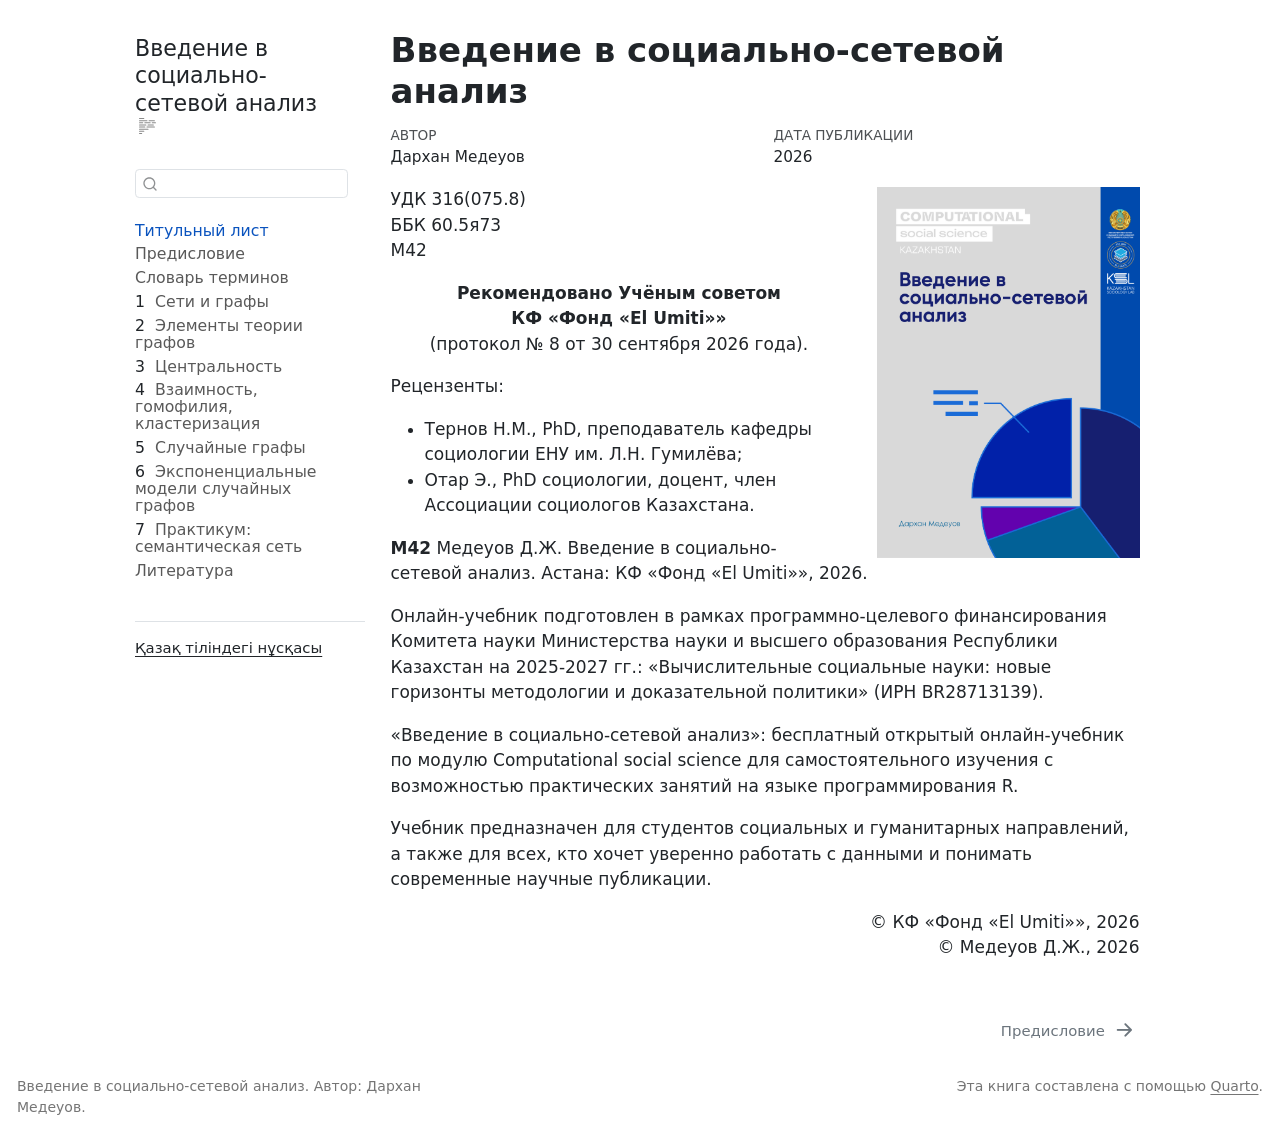
==== commit edb4305e: "Обновление книги: 2026-10-22 15:10" ====
--- a/index.html
+++ b/index.html
@@ -7,6 +7,7 @@
 <meta name="viewport" content="width=device-width, initial-scale=1.0, user-scalable=yes">
 
 <meta name="author" content="Дархан Медеуов">
+<meta name="dcterms.date" content="2026-01-01">
 
 <title>Введение в социально-сетевой анализ</title>
 <style>
@@ -217,7 +218,7 @@
     <div>
     <div class="quarto-title-meta-heading">Дата публикации</div>
     <div class="quarto-title-meta-contents">
-      <p class="date">22 октября 2026 г.</p>
+      <p class="date">2026</p>
     </div>
   </div>
   
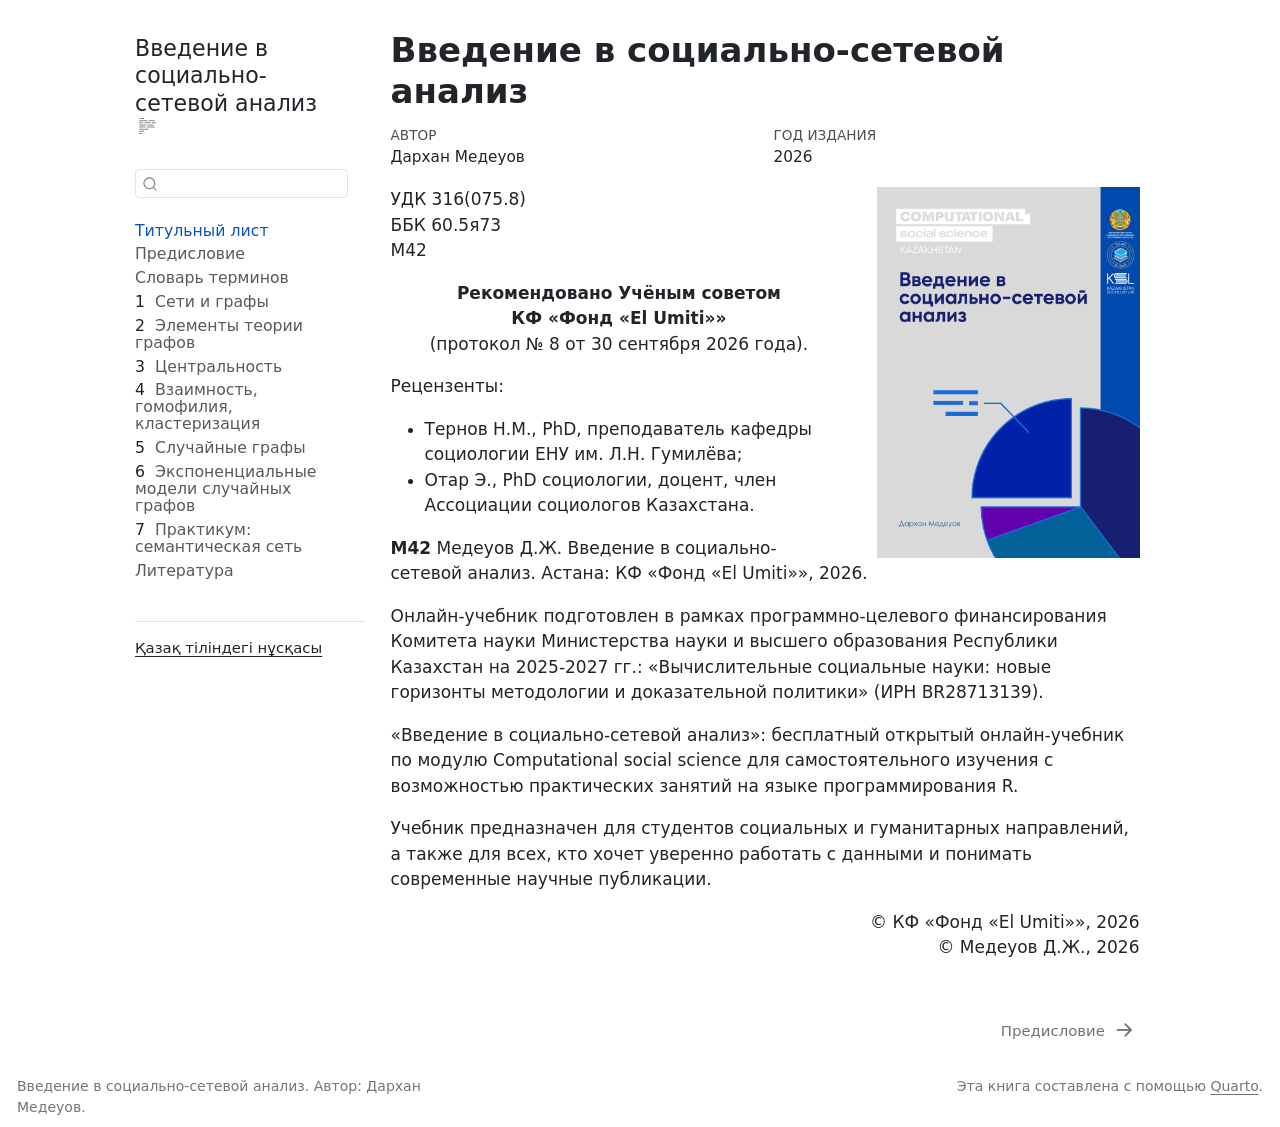
==== commit b12b1883: "Обновление книги: 2026-10-22 15:18" ====
--- a/index.html
+++ b/index.html
@@ -216,7 +216,7 @@
   </div>
     
     <div>
-    <div class="quarto-title-meta-heading">Дата публикации</div>
+    <div class="quarto-title-meta-heading">Год издания</div>
     <div class="quarto-title-meta-contents">
       <p class="date">2026</p>
     </div>
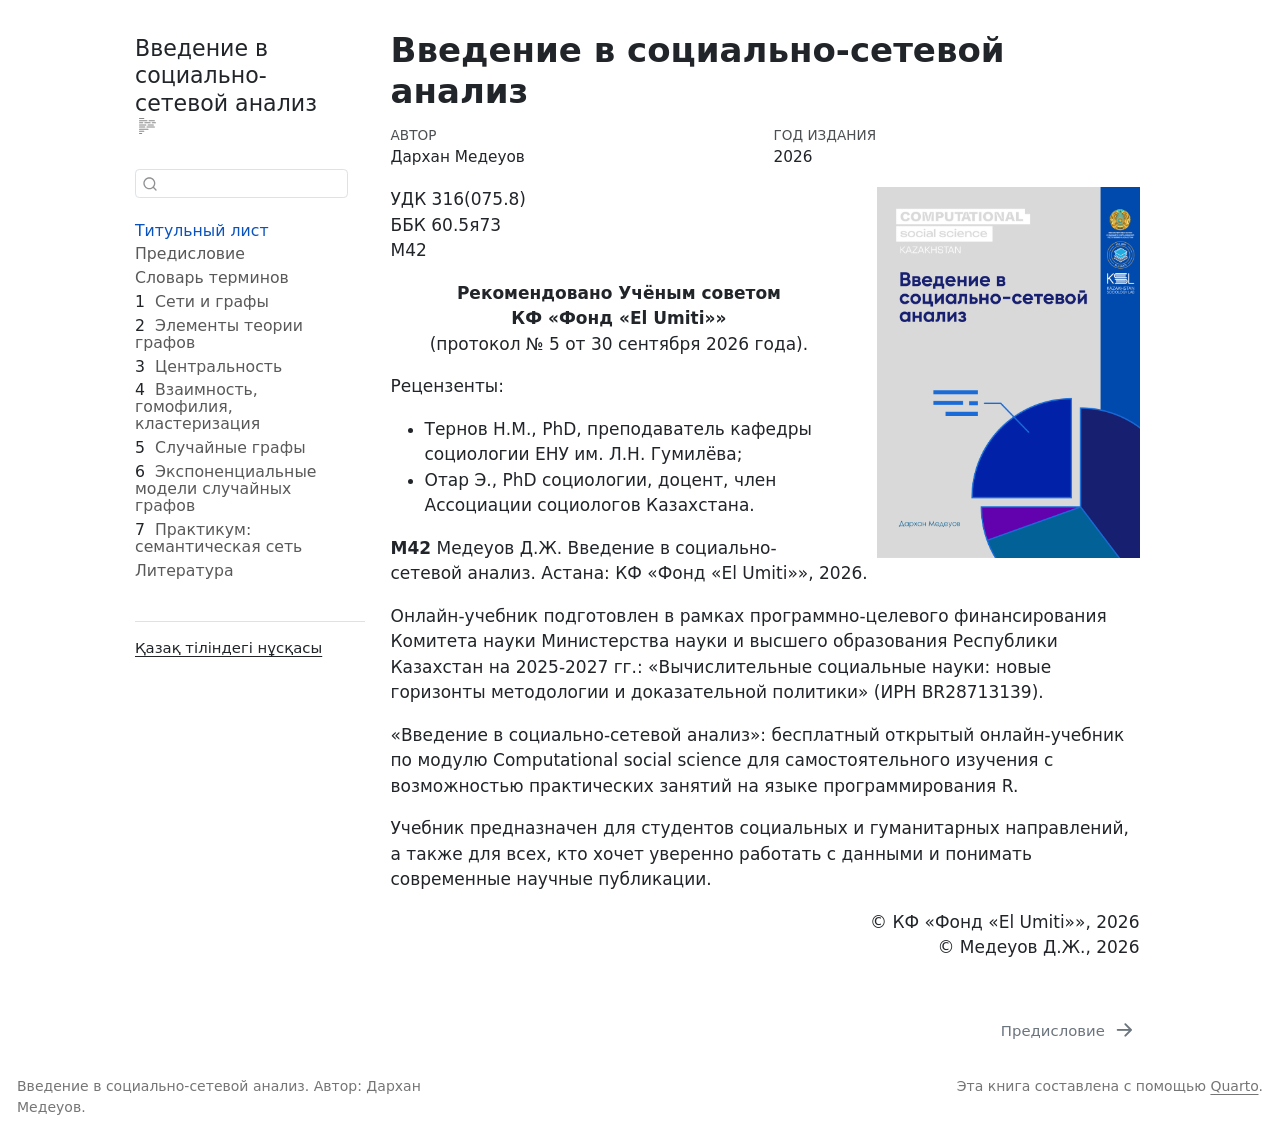
==== commit 292beab0: "Обновление книги: 2026-10-28 12:44" ====
--- a/index.html
+++ b/index.html
@@ -251,7 +251,7 @@
 <div class="titul-center">
 <p><strong>Рекомендовано Учёным советом<br>
 КФ «Фонд «El Umiti»»</strong><br>
-(протокол № 8 от 30 сентября 2026 года).</p>
+(протокол № 5 от 30 сентября 2026 года).</p>
 </div>
 <p>Рецензенты:</p>
 <ul>
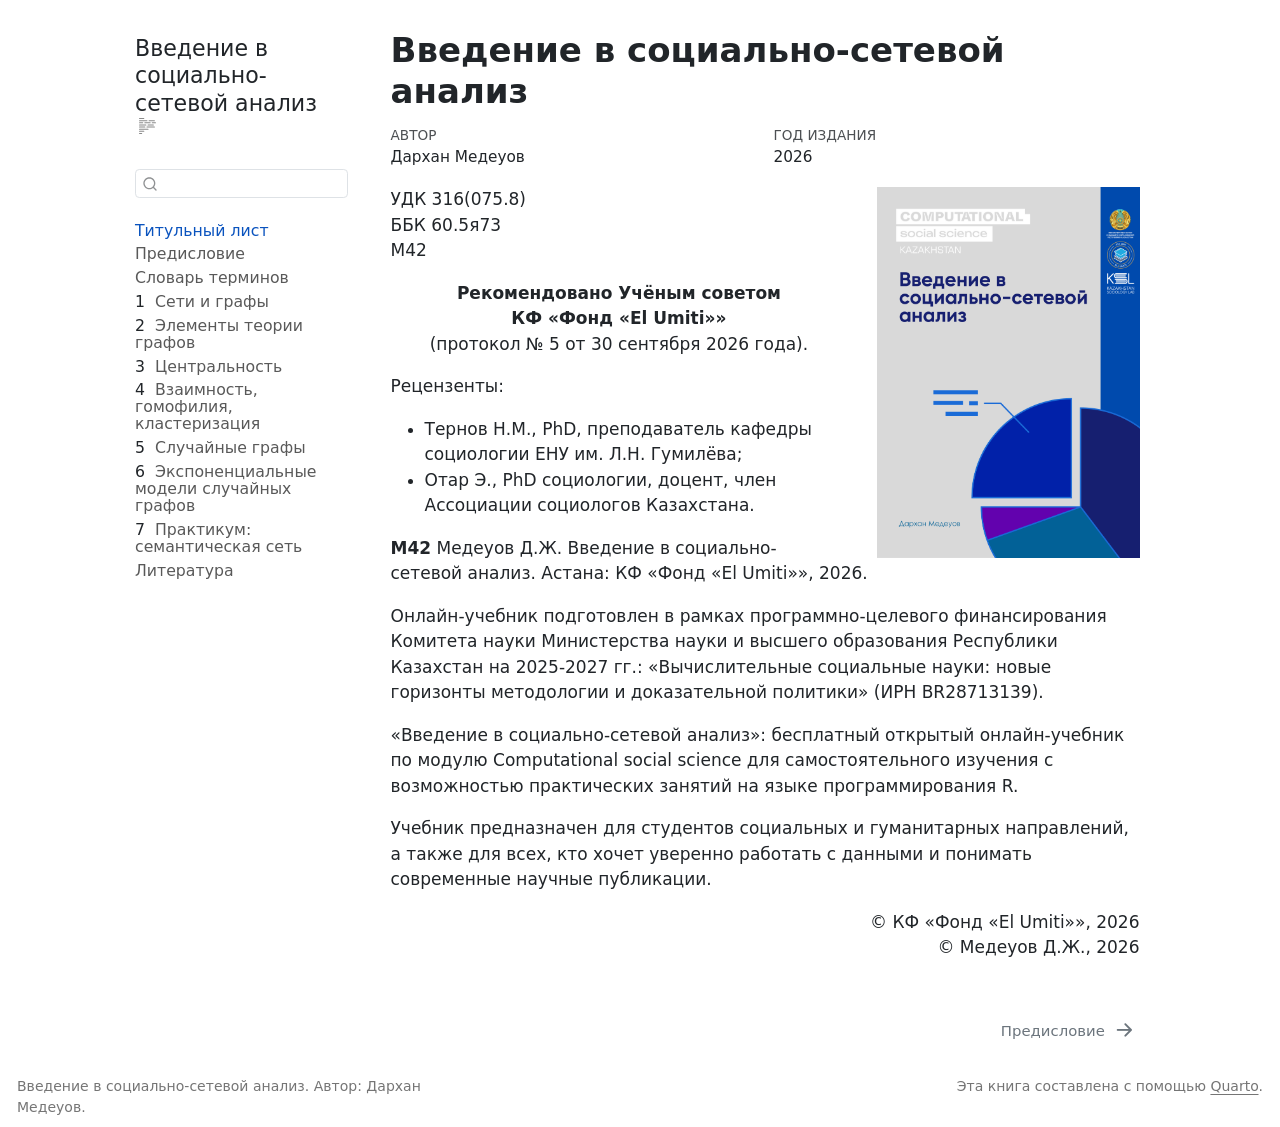
==== commit b2c77bf7: "Обновление книги: 2026-10-28 12:55" ====
--- a/index.html
+++ b/index.html
@@ -190,9 +190,7 @@
 </li>
     </ul>
     </div>
-<div class="quarto-sidebar-footer"><div class="sidebar-footer-item">
-<p><a href="https://darkhanmedeuov.github.io/intro_sna_book/kk/" class="sidebar-lang-link">Қазақ тіліндегі нұсқасы</a></p>
-</div></div></nav>
+</nav>
 <div id="quarto-sidebar-glass" class="quarto-sidebar-collapse-item" data-bs-toggle="collapse" data-bs-target=".quarto-sidebar-collapse-item"></div>
 <!-- margin-sidebar -->
     
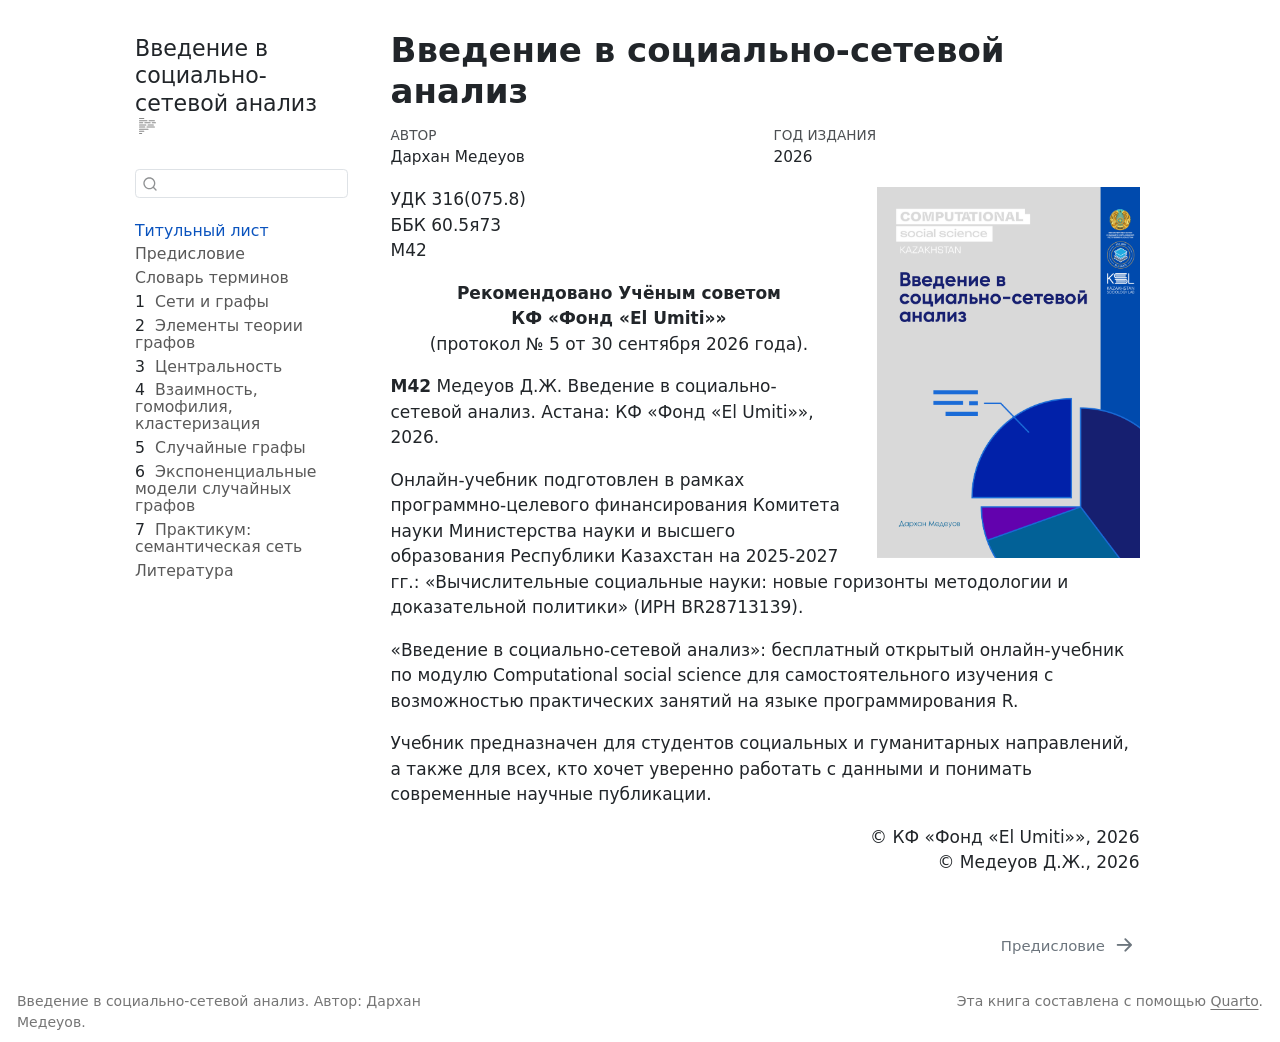
==== commit 50e83591: "Обновление книги: 2026-10-28 15:07" ====
--- a/index.html
+++ b/index.html
@@ -251,11 +251,9 @@
 КФ «Фонд «El Umiti»»</strong><br>
 (протокол № 5 от 30 сентября 2026 года).</p>
 </div>
-<p>Рецензенты:</p>
-<ul>
-<li>Тернов Н.М., PhD, преподаватель кафедры социологии ЕНУ им. Л.Н. Гумилёва;</li>
-<li>Отар Э., PhD социологии, доцент, член Ассоциации социологов Казахстана.</li>
-</ul>
+<!-- Рецензенты временно убраны с титула (28.10.2026). Блок content-hidden
+     не попадает ни в HTML, ни в PDF. Чтобы вернуть, снять обёртку ::: вокруг
+     него. (HTML-комментарий не годится: он остаётся в коде страницы.) -->
 <p><strong>М42</strong> Медеуов Д.Ж. Введение в социально-сетевой анализ. Астана: КФ «Фонд «El Umiti»», 2026.</p>
 <p>Онлайн-учебник подготовлен в рамках программно-целевого финансирования Комитета науки Министерства науки и высшего образования Республики Казахстан на 2025-2027 гг.: «Вычислительные социальные науки: новые горизонты методологии и доказательной политики» (ИРН BR28713139).</p>
 <p>«Введение в социально-сетевой анализ»: бесплатный открытый онлайн-учебник по модулю Computational social science для самостоятельного изучения с возможностью практических занятий на языке программирования R.</p>
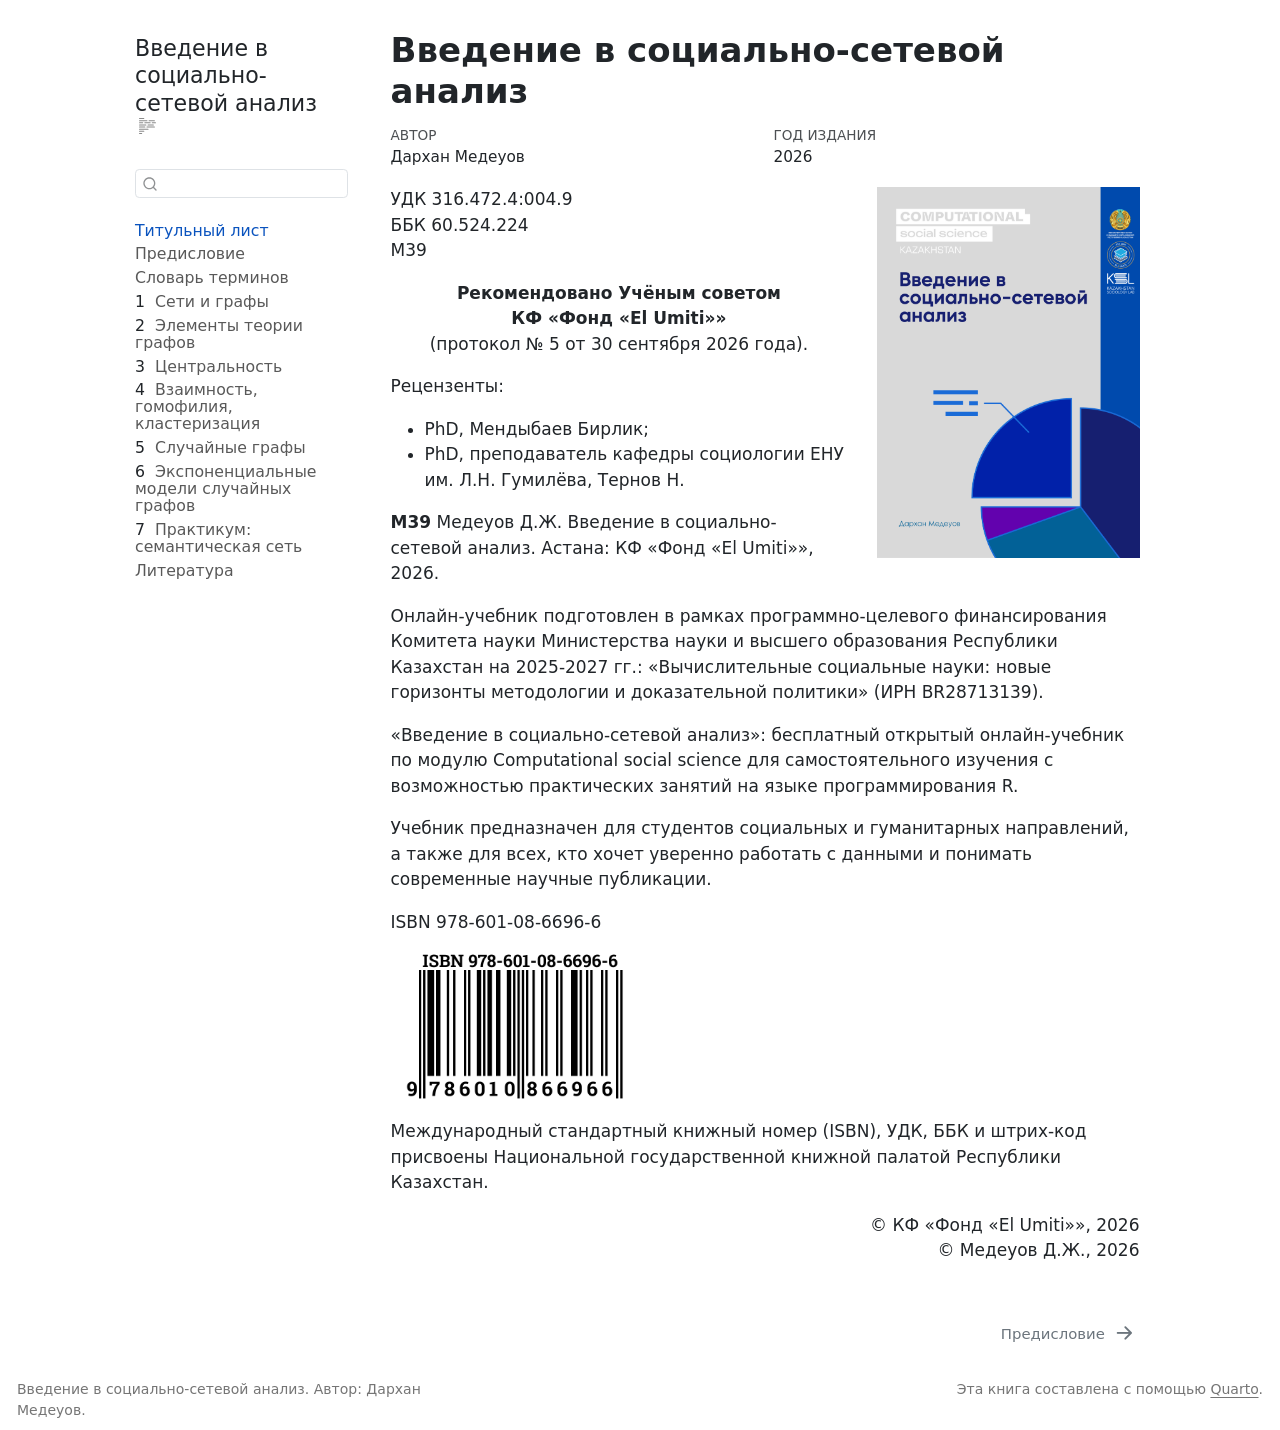
==== commit a48fe05a: "Обновление книги: 2026-10-29 13:24" ====
--- a/index.html
+++ b/index.html
@@ -235,29 +235,35 @@
      и _quarto-ru.yml. Всё остальное вынесено в предисловие (preface.qmd).
      Тире из библиографической записи и аннотации убраны (правило 1 CLAUDE.md).
      Выравнивание блоков (по центру, по правому краю) задано в styles.css.
-     TODO: ISBN ещё не присвоен, в титульном листе поле пустое. Когда присвоят,
-     добавить строку «ISBN ...» перед копирайтом и, как в учебнике
-     по статистике, штрих-код (images/isbn_barcode_ru.png, ширина 240). -->
+     ISBN, УДК, ББК, авторский знак и штрих-код присвоены Национальной
+     государственной книжной палатой (source/isbn_рус.pdf). Они заменили
+     черновые УДК 316(075.8), ББК 60.5я73 и М42 из титульного листа редакции.
+     Штрих-код извлечён из того же файла в images/isbn_barcode_ru.png. -->
 <!-- Служебный заголовок. Он нужен Quarto: без заголовка с классом unnumbered
      титульный лист получает номер главы 1. Тогда нумерация глав сдвигается.
      В HTML заголовок скрыт от глаз (styles.css, .titul-page). -->
 <section id="титульный-лист" class="level2 unnumbered titul-page">
 <h2 class="unnumbered titul-page anchored" data-anchor-id="титульный-лист">Титульный лист</h2><p><img src="images/cover_ru.png" title="Введение в социально-сетевой анализ" class="quarto-cover-image nolightbox img-fluid" alt="Обложка учебника «Введение в социально-сетевой анализ»"></p>
-<p>УДК 316(075.8)<br>
-ББК 60.5я73<br>
-М42</p>
+<p>УДК 316.472.4:004.9<br>
+ББК 60.524.224<br>
+М39</p>
 <div class="titul-center">
 <p><strong>Рекомендовано Учёным советом<br>
 КФ «Фонд «El Umiti»»</strong><br>
 (протокол № 5 от 30 сентября 2026 года).</p>
 </div>
-<!-- Рецензенты временно убраны с титула (28.10.2026). Блок content-hidden
-     не попадает ни в HTML, ни в PDF. Чтобы вернуть, снять обёртку ::: вокруг
-     него. (HTML-комментарий не годится: он остаётся в коде страницы.) -->
-<p><strong>М42</strong> Медеуов Д.Ж. Введение в социально-сетевой анализ. Астана: КФ «Фонд «El Umiti»», 2026.</p>
+<p>Рецензенты:</p>
+<ul>
+<li>PhD, Мендыбаев Бирлик;</li>
+<li>PhD, преподаватель кафедры социологии ЕНУ им. Л.Н. Гумилёва, Тернов Н.</li>
+</ul>
+<p><strong>М39</strong> Медеуов Д.Ж. Введение в социально-сетевой анализ. Астана: КФ «Фонд «El Umiti»», 2026.</p>
 <p>Онлайн-учебник подготовлен в рамках программно-целевого финансирования Комитета науки Министерства науки и высшего образования Республики Казахстан на 2025-2027 гг.: «Вычислительные социальные науки: новые горизонты методологии и доказательной политики» (ИРН BR28713139).</p>
 <p>«Введение в социально-сетевой анализ»: бесплатный открытый онлайн-учебник по модулю Computational social science для самостоятельного изучения с возможностью практических занятий на языке программирования R.</p>
 <p>Учебник предназначен для студентов социальных и гуманитарных направлений, а также для всех, кто хочет уверенно работать с данными и понимать современные научные публикации.</p>
+<p>ISBN 978-601-08-6696-6</p>
+<p><img src="images/isbn_barcode_ru.png" class="img-fluid" alt="Штрих-код ISBN 978-601-08-6696-6" width="240"></p>
+<p>Международный стандартный книжный номер (ISBN), УДК, ББК и штрих-код присвоены Национальной государственной книжной палатой Республики Казахстан.</p>
 <div class="titul-right">
 <p>© КФ «Фонд «El Umiti»», 2026<br>
 © Медеуов Д.Ж., 2026</p>
